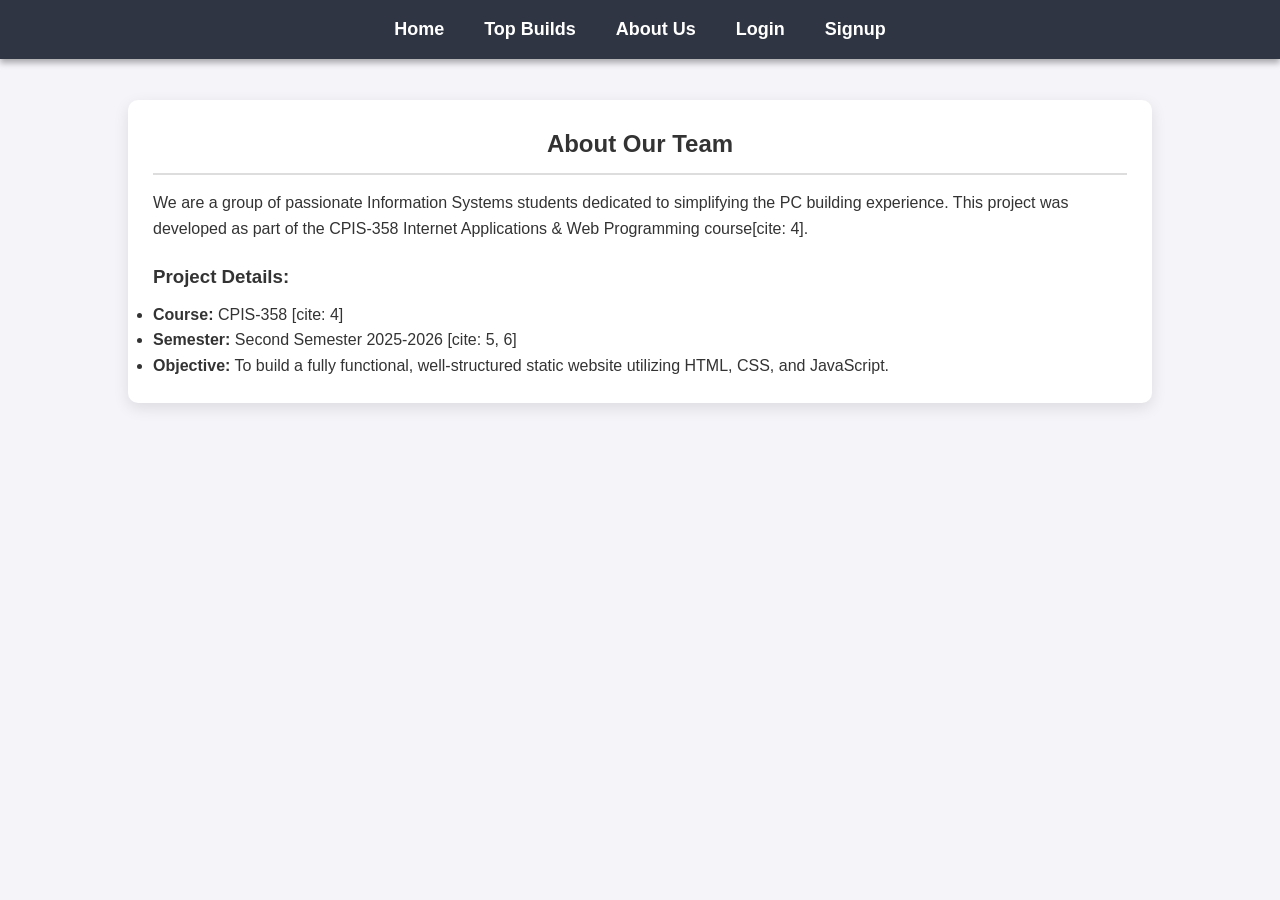
==== about.html @ 2ef256bf "First Prototype" ====
<!DOCTYPE html>
<html lang="en">
<head>
    <meta charset="UTF-8">
    <meta name="viewport" content="width=device-width, initial-scale=1.0">
    <title>About Us - PC & Gaming Builds</title>
    <link rel="stylesheet" href="style.css">
</head>
<body>

    <nav class="navbar">
        <ul class="nav-links">
            <li><a href="index.html">Home</a></li>
            <li><a href="index.html#builds-section">Top Builds</a></li>
            <li><a href="about.html">About Us</a></li>
            <li><a href="login.html">Login</a></li>
            <li><a href="signup.html">Signup</a></li>
        </ul>
    </nav>

    <section class="container" style="margin-top: 100px;">
        <article class="content-box">
            <h2 style="text-align: center; border-bottom: 2px solid #ddd; padding-bottom: 10px;">About Our Team</h2>
            <p style="margin-top: 15px;">We are a group of passionate Information Systems students dedicated to simplifying the PC building experience. This project was developed as part of the CPIS-358 Internet Applications & Web Programming course[cite: 4].</p>
            
            <h3 style="margin-top: 20px;">Project Details:</h3>
            <ul style="margin-top: 10px;">
                <li><strong>Course:</strong> CPIS-358 [cite: 4]</li>
                <li><strong>Semester:</strong> Second Semester 2025-2026 [cite: 5, 6]</li>
                <li><strong>Objective:</strong> To build a fully functional, well-structured static website utilizing HTML, CSS, and JavaScript.</li>
            </ul>
        </article>
    </section>

</body>
</html>
---- style.css ----
/* Reset Basic Styles */
* {
    margin: 0;
    padding: 0;
    box-sizing: border-box;
    font-family: 'Segoe UI', Tahoma, Geneva, Verdana, sans-serif;
}

body {
    background-color: #f4f4f9;
    color: #333;
    line-height: 1.6;
}

/* Master Menu Styling [cite: 58] */
.navbar {
    background-color: #2f3542;
    position: fixed; /* تثبيت القائمة في الأعلى */
    top: 0;
    width: 100%;
    /* استخدام تقنية الطبقات (Layering) لضمان بقاء القائمة فوق المحتوى [cite: 56] */
    z-index: 1000; 
    /* إضافة ظل للقائمة (Shadows) [cite: 57] */
    box-shadow: 0 4px 6px rgba(0,0,0,0.3); 
}

.nav-links {
    list-style: none;
    display: flex;
    justify-content: center;
    padding: 15px 0;
}

.nav-links li {
    margin: 0 20px;
}

.nav-links a {
    color: white;
    text-decoration: none;
    font-size: 18px;
    font-weight: bold;
    transition: color 0.3s;
}

.nav-links a:hover {
    color: #ff4757;
}

/* Image Mapping Banner */
.header-section {
    margin-top: 60px; /* لإبعاد الصورة عن القائمة المثبتة */
    text-align: center;
}

.banner-img {
    width: 100%;
    max-width: 250px;
    height: auto;
    /* إضافة حدود (Borders) للصورة [cite: 57] */
    border: 3px solid #ced6e0; 
    border-radius: 8px;
}

/* General Classes (فئات عامة) [cite: 55] */
.container {
    width: 80%;
    margin: 30px auto;
}

.content-box {
    background: white;
    padding: 25px;
    /* حدود ناعمة وظلال (Shadows & Borders) [cite: 57] */
    border-radius: 10px;
    box-shadow: 0 5px 15px rgba(0,0,0,0.1);
    margin-bottom: 20px;
}

/* Table Styling */
.hardware-table {
    width: 100%;
    border-collapse: collapse;
    margin: 20px 0;
}

.hardware-table th, .hardware-table td {
    border: 1px solid #ddd;
    padding: 12px;
    text-align: left;
}

.hardware-table th {
    background-color: #2f3542;
    color: white;
}

/* Form Styling */
.advice-form {
    display: flex;
    flex-direction: column;
    max-width: 400px;
}

.advice-form label {
    margin-top: 10px;
    font-weight: bold;
}

.advice-form input {
    padding: 10px;
    margin-top: 5px;
    border: 1px solid #ccc;
    border-radius: 5px;
}

.btn {
    margin-top: 15px;
    padding: 10px;
    background-color: #ff4757;
    color: white;
    border: none;
    border-radius: 5px;
    cursor: pointer;
    font-size: 16px;
    font-weight: bold;
}

.btn:hover {
    background-color: #ff6b81;
}
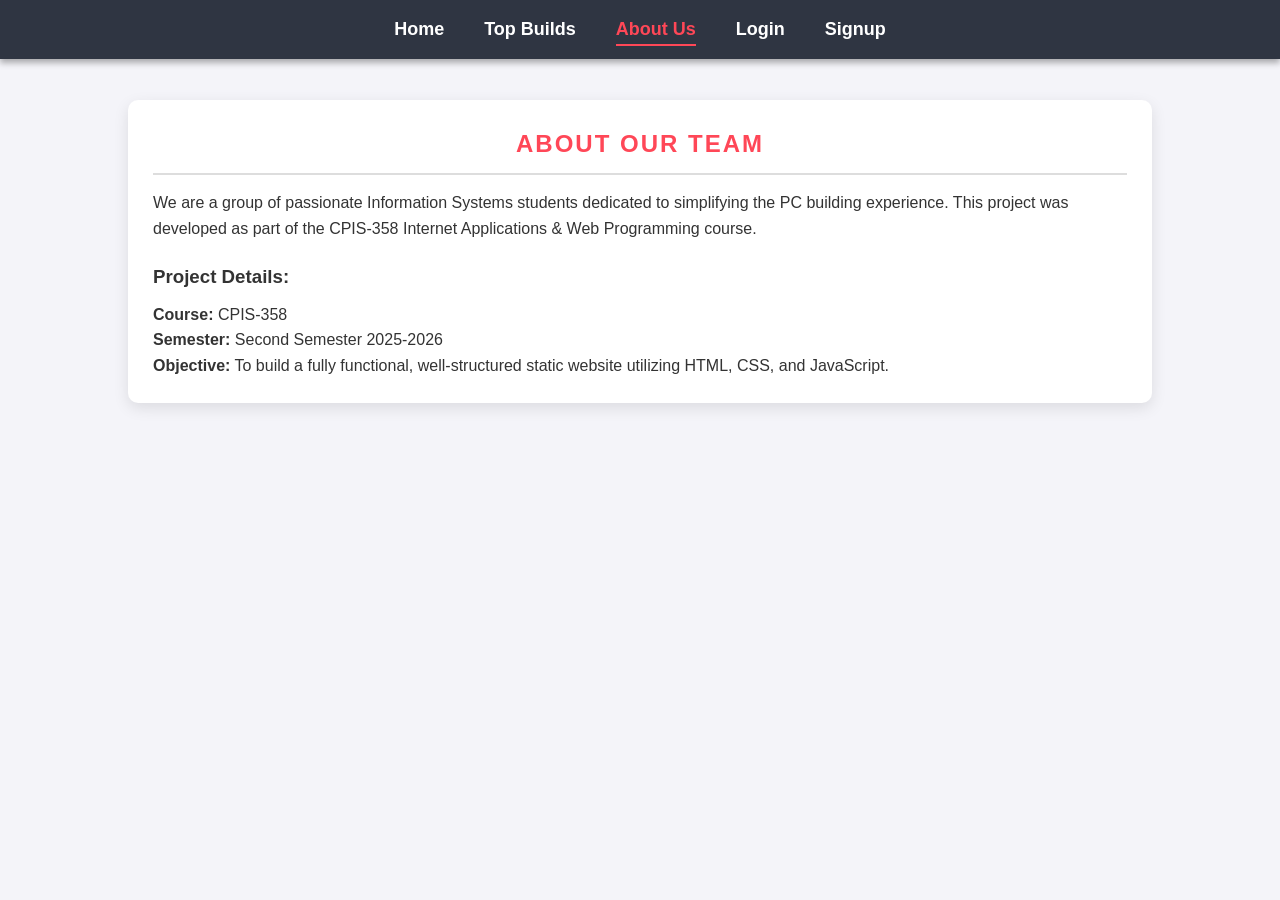
==== commit 52e89841: "enhancements and consistency fixes" ====
--- a/about.html
+++ b/about.html
@@ -12,7 +12,7 @@
         <ul class="nav-links">
             <li><a href="index.html">Home</a></li>
             <li><a href="index.html#builds-section">Top Builds</a></li>
-            <li><a href="about.html">About Us</a></li>
+            <li><a href="about.html" class="active">About Us</a></li>
             <li><a href="login.html">Login</a></li>
             <li><a href="signup.html">Signup</a></li>
         </ul>
@@ -21,12 +21,12 @@
     <section class="container" style="margin-top: 100px;">
         <article class="content-box">
             <h2 style="text-align: center; border-bottom: 2px solid #ddd; padding-bottom: 10px;">About Our Team</h2>
-            <p style="margin-top: 15px;">We are a group of passionate Information Systems students dedicated to simplifying the PC building experience. This project was developed as part of the CPIS-358 Internet Applications & Web Programming course[cite: 4].</p>
+            <p style="margin-top: 15px;">We are a group of passionate Information Systems students dedicated to simplifying the PC building experience. This project was developed as part of the CPIS-358 Internet Applications & Web Programming course.</p>
             
             <h3 style="margin-top: 20px;">Project Details:</h3>
             <ul style="margin-top: 10px;">
-                <li><strong>Course:</strong> CPIS-358 [cite: 4]</li>
-                <li><strong>Semester:</strong> Second Semester 2025-2026 [cite: 5, 6]</li>
+                <li><strong>Course:</strong> CPIS-358 </li>
+                <li><strong>Semester:</strong> Second Semester 2025-2026 </li>
                 <li><strong>Objective:</strong> To build a fully functional, well-structured static website utilizing HTML, CSS, and JavaScript.</li>
             </ul>
         </article>
--- a/style.css
+++ b/style.css
@@ -1,4 +1,4 @@
-/* Reset Basic Styles */
+
 * {
     margin: 0;
     padding: 0;
@@ -12,15 +12,15 @@
     line-height: 1.6;
 }
 
-/* Master Menu Styling [cite: 58] */
+
 .navbar {
     background-color: #2f3542;
-    position: fixed; /* تثبيت القائمة في الأعلى */
+    position: fixed; 
     top: 0;
     width: 100%;
-    /* استخدام تقنية الطبقات (Layering) لضمان بقاء القائمة فوق المحتوى [cite: 56] */
+    
     z-index: 1000; 
-    /* إضافة ظل للقائمة (Shadows) [cite: 57] */
+   
     box-shadow: 0 4px 6px rgba(0,0,0,0.3); 
 }
 
@@ -49,7 +49,7 @@
 
 /* Image Mapping Banner */
 .header-section {
-    margin-top: 60px; /* لإبعاد الصورة عن القائمة المثبتة */
+    margin-top: 100px; 
     text-align: center;
 }
 
@@ -57,12 +57,12 @@
     width: 100%;
     max-width: 250px;
     height: auto;
-    /* إضافة حدود (Borders) للصورة [cite: 57] */
+    
     border: 3px solid #ced6e0; 
     border-radius: 8px;
 }
 
-/* General Classes (فئات عامة) [cite: 55] */
+
 .container {
     width: 80%;
     margin: 30px auto;
@@ -71,7 +71,7 @@
 .content-box {
     background: white;
     padding: 25px;
-    /* حدود ناعمة وظلال (Shadows & Borders) [cite: 57] */
+   
     border-radius: 10px;
     box-shadow: 0 5px 15px rgba(0,0,0,0.1);
     margin-bottom: 20px;
@@ -128,4 +128,77 @@
 
 .btn:hover {
     background-color: #ff6b81;
-}+}
+
+
+
+
+.content-box {
+    transition: transform 0.3s ease, box-shadow 0.3s ease; 
+}
+
+.content-box:hover {
+    transform: translateY(-8px); 
+    box-shadow: 0 12px 24px rgba(255, 71, 87, 0.15); 
+    border: 1px solid #ff4757; 
+}
+
+
+.hardware-table tr {
+    transition: background-color 0.2s; 
+}
+
+.hardware-table tr:hover {
+    background-color: #f1f2f6; 
+}
+
+
+.btn {
+    transition: all 0.3s ease;
+    box-shadow: 0 4px 0 #b33939; 
+}
+
+.btn:hover {
+    transform: scale(1.05); 
+    background-color: #ff6b81; 
+}
+
+.btn:active {
+    transform: translateY(3px); 
+    box-shadow: 0 1px 0 #b33939; 
+}
+
+
+.nav-links a.active {
+    color: #ff4757 !important; 
+    border-bottom: 2px solid #ff4757; 
+    padding-bottom: 5px;
+}
+
+.content-box h2 {
+    color: #ff4757; 
+    text-transform: uppercase;
+    letter-spacing: 2px;
+}
+
+.content-box ul {
+    list-style: none; 
+}
+
+.advice-form input:focus {
+    outline: none;
+    border-color: #ff4757; 
+    box-shadow: 0 0 8px rgba(255, 71, 87, 0.3); 
+    transition: all 0.3s ease;
+}
+
+.advice-form a {
+    color: #ff4757;
+    font-weight: bold;
+    text-decoration: none;
+}
+
+.advice-form a:hover {
+    text-decoration: underline; 
+}
+
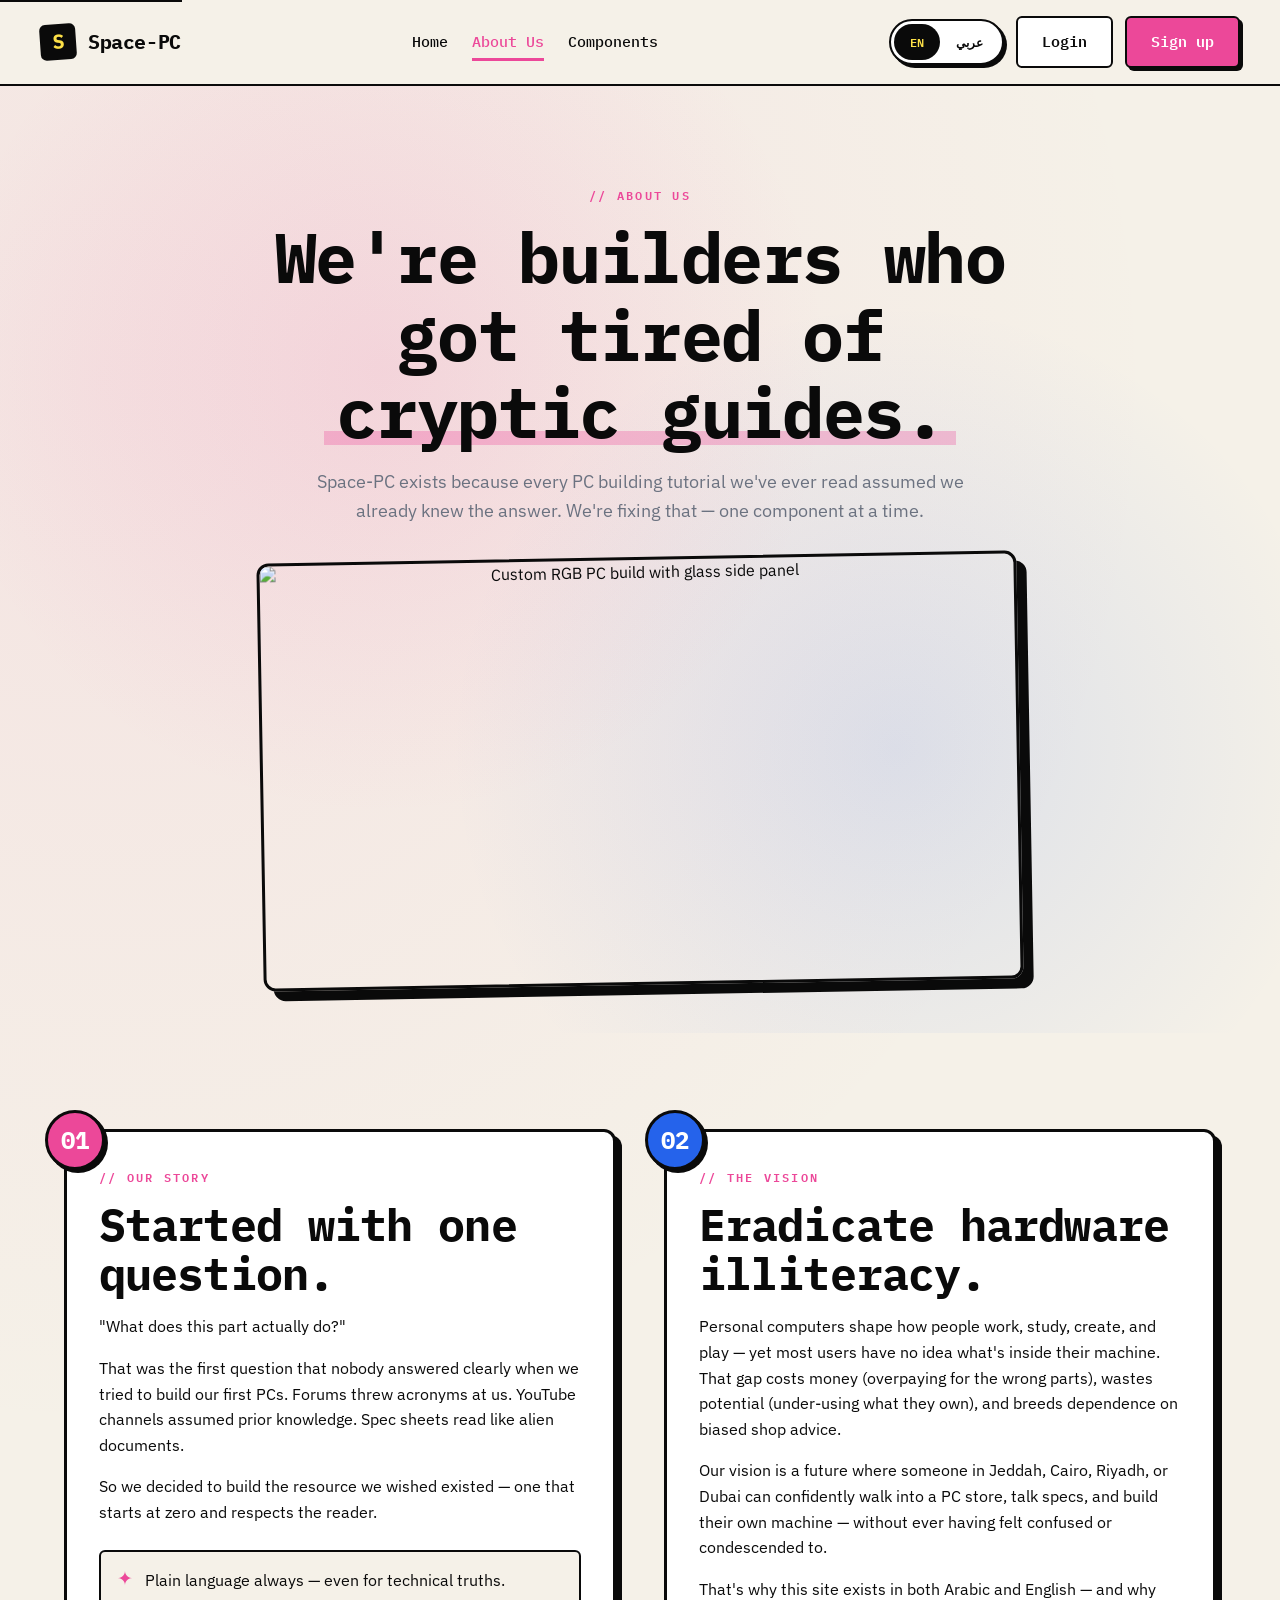
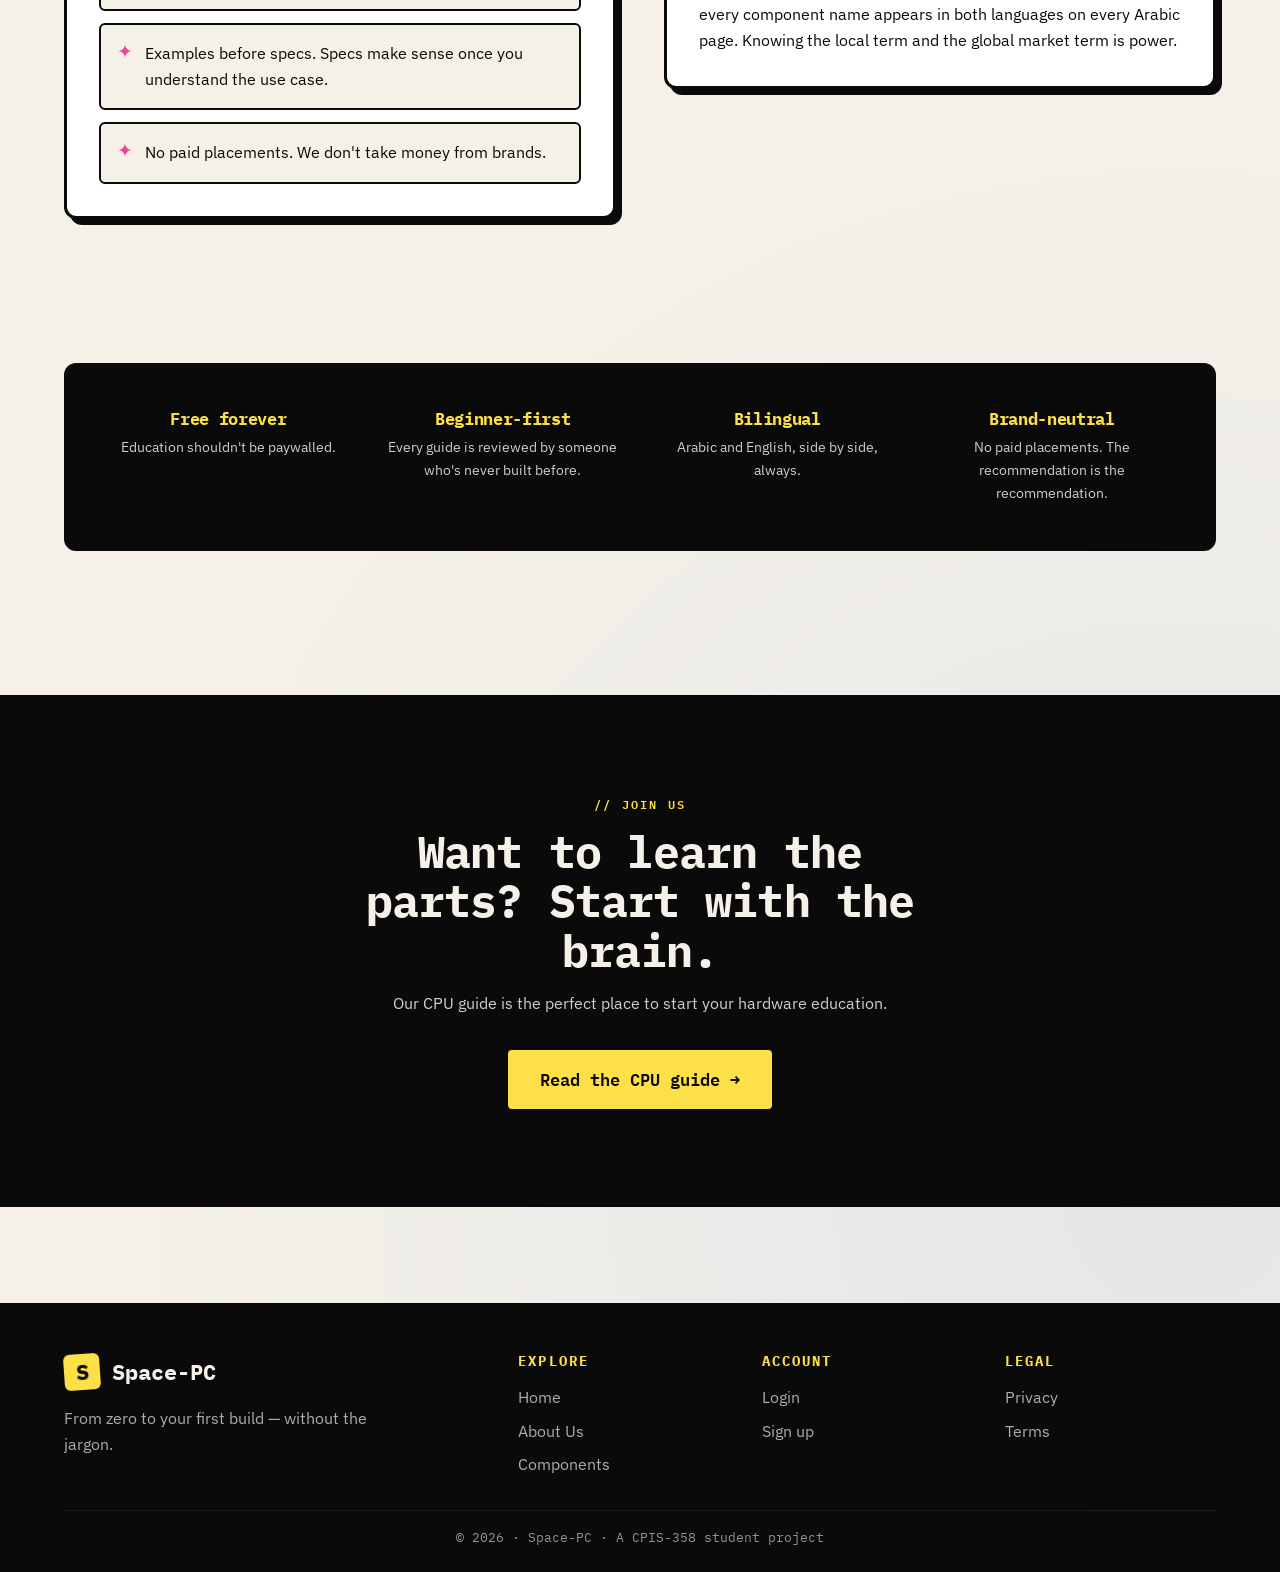
==== commit 69418766: "New website structure with added JS and some modifications." ====
--- a/about.html
+++ b/about.html
@@ -1,36 +1,297 @@
 <!DOCTYPE html>
-<html lang="en">
+<html lang="en" dir="ltr">
 <head>
-    <meta charset="UTF-8">
-    <meta name="viewport" content="width=device-width, initial-scale=1.0">
-    <title>About Us - PC & Gaming Builds</title>
-    <link rel="stylesheet" href="style.css">
+  <meta charset="UTF-8" />
+  <meta name="viewport" content="width=device-width, initial-scale=1.0" />
+  <meta name="description" content="About Space-PC — our story, our vision, and why beginner-friendly PC education matters." />
+  <title data-en="About Us | Space-PC" data-ar="من نحن | سبيس-بي سي">About Us | Space-PC</title>
+
+  <link rel="preconnect" href="https://fonts.googleapis.com" />
+  <link rel="preconnect" href="https://fonts.gstatic.com" crossorigin />
+  <link rel="stylesheet"
+        href="https://fonts.googleapis.com/css2?family=IBM+Plex+Mono:wght@400;500;600;700&family=IBM+Plex+Sans:wght@400;500;600;700&family=IBM+Plex+Sans+Arabic:wght@400;500;600;700&display=swap" />
+
+  <link rel="stylesheet" href="styles.css" />
+
+  <!-- Internal CSS — page-specific decorations -->
+  <style>
+    .about-hero-image {
+      max-width: 760px;
+      width: 100%;
+      aspect-ratio: 16/9;
+      object-fit: cover;
+      margin: var(--sp-6) auto 0;
+      display: block;
+      border: var(--border-bold);
+      border-radius: var(--r-md);
+      box-shadow: var(--shadow-lg);
+      transform: rotate(-1deg);
+      transition: transform var(--t-base);
+    }
+    .about-hero-image:hover { transform: rotate(0); }
+
+    .principle-strip {
+      display: grid;
+      grid-template-columns: repeat(4, 1fr);
+      gap: var(--sp-4);
+      margin: var(--sp-7) 0;
+      padding: var(--sp-6);
+      background: var(--color-ink);
+      color: var(--color-bg);
+      border-radius: var(--r-md);
+      border: var(--border-bold);
+    }
+    .principle-strip .item {
+      text-align: center;
+      padding: var(--sp-3);
+    }
+    .principle-strip .item h4 {
+      font-size: 1.05rem;
+      color: var(--color-accent);
+      margin-bottom: var(--sp-2);
+    }
+    .principle-strip .item p {
+      font-size: 0.88rem;
+      opacity: 0.85;
+      margin: 0;
+    }
+
+    @media (max-width: 880px) {
+      .principle-strip { grid-template-columns: 1fr 1fr; }
+    }
+    @media (max-width: 540px) {
+      .principle-strip { grid-template-columns: 1fr; }
+    }
+  </style>
 </head>
+
 <body>
-
-    <nav class="navbar">
-        <ul class="nav-links">
-            <li><a href="index.html">Home</a></li>
-            <li><a href="index.html#builds-section">Top Builds</a></li>
-            <li><a href="about.html" class="active">About Us</a></li>
-            <li><a href="login.html">Login</a></li>
-            <li><a href="signup.html">Signup</a></li>
+  <a href="#main" class="skip-link" data-en="Skip to content" data-ar="تخطّي إلى المحتوى">Skip to content</a>
+
+  <!-- Master Page Header -->
+  <header class="site-header">
+    <div class="container nav">
+      <a href="index.html" class="brand">
+        <span class="brand-mark">S</span>
+        <span data-en="Space-PC" data-ar="سبيس-بي سي">Space-PC</span>
+      </a>
+      <nav aria-label="Primary">
+        <ul class="nav-links" id="primary-nav">
+          <li><a href="index.html" data-en="Home"       data-ar="الرئيسية">Home</a></li>
+          <li><a href="about.html" data-en="About Us"   data-ar="من نحن">About Us</a></li>
+          <li><a href="cpu.html"   data-en="Components" data-ar="القطع">Components</a></li>
         </ul>
-    </nav>
-
-    <section class="container" style="margin-top: 100px;">
-        <article class="content-box">
-            <h2 style="text-align: center; border-bottom: 2px solid #ddd; padding-bottom: 10px;">About Our Team</h2>
-            <p style="margin-top: 15px;">We are a group of passionate Information Systems students dedicated to simplifying the PC building experience. This project was developed as part of the CPIS-358 Internet Applications & Web Programming course.</p>
-            
-            <h3 style="margin-top: 20px;">Project Details:</h3>
-            <ul style="margin-top: 10px;">
-                <li><strong>Course:</strong> CPIS-358 </li>
-                <li><strong>Semester:</strong> Second Semester 2025-2026 </li>
-                <li><strong>Objective:</strong> To build a fully functional, well-structured static website utilizing HTML, CSS, and JavaScript.</li>
+      </nav>
+      <div class="nav-actions">
+        <div class="lang-toggle" role="group" aria-label="Language switch">
+          <button type="button" data-lang="en" class="is-active">EN</button>
+          <button type="button" data-lang="ar">عربي</button>
+        </div>
+        <a href="login.html"  class="btn btn--ghost"   data-en="Login"   data-ar="تسجيل الدخول">Login</a>
+        <a href="signup.html" class="btn btn--primary" data-en="Sign up" data-ar="إنشاء حساب">Sign up</a>
+        <button class="nav-toggle" aria-label="Toggle menu" aria-expanded="false">☰</button>
+      </div>
+    </div>
+  </header>
+
+  <main id="main">
+
+    <!-- ============= ABOUT HERO ============= -->
+    <section class="about-hero">
+      <div class="container">
+        <span class="eyebrow" data-en="// ABOUT US" data-ar="// من نحن">// ABOUT US</span>
+        <h1>
+          <span data-en="We're builders who got tired of" data-ar="نحن مجمّعون سئمنا">We're builders who got tired of</span>
+          <span class="section-title" data-en="cryptic guides." data-ar="الأدلة المعقّدة.">cryptic guides.</span>
+        </h1>
+        <p data-en="Space-PC exists because every PC building tutorial we've ever read assumed we already knew the answer. We're fixing that — one component at a time."
+           data-ar="نشأ سبيس-بي سي لأنّ كل دليل لبناء الحاسوب قرأناه يفترض أننا نعرف الإجابة مسبقاً. نحن نُصلح ذلك — قطعة قطعة.">
+          Space-PC exists because every PC building tutorial we've ever read assumed we already knew the answer. We're fixing that — one component at a time.
+        </p>
+
+        <!-- Project image (one image per page requirement) -->
+        <img class="about-hero-image"
+             src="https://images.unsplash.com/photo-1587829741301-dc798b83add3?auto=format&fit=crop&w=1200&q=70"
+             alt="Custom RGB PC build with glass side panel"
+             data-en-alt="Custom RGB PC build with glass side panel"
+             data-ar-alt="تجميعة حاسوب مخصصة بإضاءة RGB ولوحة جانبية زجاجية" />
+      </div>
+    </section>
+
+    <!-- ============= OUR STORY ============= -->
+    <section class="section">
+      <div class="container">
+        <div class="story-grid">
+
+          <article class="story-card is-pink scroll-reveal">
+            <div class="num-badge">01</div>
+            <span class="eyebrow" data-en="// OUR STORY" data-ar="// قصتنا">// OUR STORY</span>
+            <h2 data-en="Started with one question." data-ar="بدأنا بسؤال واحد.">Started with one question.</h2>
+            <p data-en='"What does this part actually do?"'
+               data-ar='"ما الذي تفعله هذه القطعة فعلياً؟"'>
+              "What does this part actually do?"
+            </p>
+            <p data-en="That was the first question that nobody answered clearly when we tried to build our first PCs. Forums threw acronyms at us. YouTube channels assumed prior knowledge. Spec sheets read like alien documents."
+               data-ar="هذا كان أول سؤال لم يُجبه أحد بوضوح عندما حاولنا بناء أوّل تجميعاتنا. المنتديات أغرقتنا بالاختصارات. قنوات يوتيوب افترضت معرفة سابقة. أوراق المواصفات بدت كوثائق فضائية.">
+              That was the first question that nobody answered clearly when we tried to build our first PCs. Forums threw acronyms at us. YouTube channels assumed prior knowledge. Spec sheets read like alien documents.
+            </p>
+            <p data-en="So we decided to build the resource we wished existed — one that starts at zero and respects the reader."
+               data-ar="فقرّرنا أن نبني المصدر الذي تمنيّنا وجوده — مصدر يبدأ من الصفر ويحترم القارئ.">
+              So we decided to build the resource we wished existed — one that starts at zero and respects the reader.
+            </p>
+
+            <!-- Lists requirement: a structured list of values -->
+            <ul class="values-list">
+              <li data-en="Plain language always — even for technical truths."
+                  data-ar="لغة بسيطة دائماً — حتى للحقائق التقنية.">
+                Plain language always — even for technical truths.
+              </li>
+              <li data-en="Examples before specs. Specs make sense once you understand the use case."
+                  data-ar="أمثلة قبل المواصفات. المواصفات تُفهم بعد فهم الاستخدام.">
+                Examples before specs. Specs make sense once you understand the use case.
+              </li>
+              <li data-en="No paid placements. We don't take money from brands."
+                  data-ar="لا إعلانات مدفوعة. لا نأخذ أموالاً من العلامات التجارية.">
+                No paid placements. We don't take money from brands.
+              </li>
             </ul>
-        </article>
-    </section>
-
+          </article>
+
+          <article class="story-card is-blue scroll-reveal reveal-delay-2">
+            <div class="num-badge">02</div>
+            <span class="eyebrow" data-en="// THE VISION" data-ar="// الرؤية">// THE VISION</span>
+            <h2 data-en="Eradicate hardware illiteracy."
+                data-ar="القضاء على الأمية في عالم الهاردوير.">
+              Eradicate hardware illiteracy.
+            </h2>
+            <p data-en="Personal computers shape how people work, study, create, and play — yet most users have no idea what's inside their machine. That gap costs money (overpaying for the wrong parts), wastes potential (under-using what they own), and breeds dependence on biased shop advice."
+               data-ar="الحواسيب الشخصية تُشكّل طريقة عمل الناس ودراستهم وإبداعهم ولعبهم — ومع ذلك معظم المستخدمين لا يعرفون ما بداخل أجهزتهم. هذه الفجوة تكلّفهم مالاً (يدفعون أكثر لقطع خاطئة)، وتُهدر الإمكانات (يستخدمون ما يملكون بنسبة أقل)، وتُولّد اعتماداً على نصائح المحلات المتحيّزة.">
+              Personal computers shape how people work, study, create, and play — yet most users have no idea what's inside their machine. That gap costs money (overpaying for the wrong parts), wastes potential (under-using what they own), and breeds dependence on biased shop advice.
+            </p>
+            <p data-en="Our vision is a future where someone in Jeddah, Cairo, Riyadh, or Dubai can confidently walk into a PC store, talk specs, and build their own machine — without ever having felt confused or condescended to."
+               data-ar="رؤيتنا هي مستقبل يستطيع فيه شخص في جدة أو القاهرة أو الرياض أو دبي أن يدخل محل حواسيب بثقة، ويتحدّث عن المواصفات، ويبني جهازه — دون أن يشعر يوماً بالتشويش أو التقليل من شأنه.">
+              Our vision is a future where someone in Jeddah, Cairo, Riyadh, or Dubai can confidently walk into a PC store, talk specs, and build their own machine — without ever having felt confused or condescended to.
+            </p>
+            <p data-en="That's why this site exists in both Arabic and English — and why every component name appears in both languages on every Arabic page. Knowing the local term and the global market term is power."
+               data-ar="لهذا السبب يوجد هذا الموقع بالعربية والإنجليزية معاً — ولهذا يظهر اسم كل قطعة باللغتين في كل صفحة عربية. معرفة المصطلح المحلي والمصطلح السوقي العالمي = قوة.">
+              That's why this site exists in both Arabic and English — and why every component name appears in both languages on every Arabic page. Knowing the local term and the global market term is power.
+            </p>
+          </article>
+
+        </div>
+      </div>
+    </section>
+
+    <!-- ============= PRINCIPLES STRIP ============= -->
+    <section class="section" style="padding-top: 0;">
+      <div class="container">
+        <div class="principle-strip scroll-reveal">
+          <div class="item">
+            <h4 data-en="Free forever" data-ar="مجاني للأبد">Free forever</h4>
+            <p data-en="Education shouldn't be paywalled."
+               data-ar="التعليم لا يجب أن يكون خلف جدار دفع.">
+              Education shouldn't be paywalled.
+            </p>
+          </div>
+          <div class="item">
+            <h4 data-en="Beginner-first" data-ar="المبتدئ أولاً">Beginner-first</h4>
+            <p data-en="Every guide is reviewed by someone who's never built before."
+               data-ar="كل دليل يُراجَع من قبل شخص لم يجمّع حاسوباً من قبل.">
+              Every guide is reviewed by someone who's never built before.
+            </p>
+          </div>
+          <div class="item">
+            <h4 data-en="Bilingual" data-ar="ثنائي اللغة">Bilingual</h4>
+            <p data-en="Arabic and English, side by side, always."
+               data-ar="العربية والإنجليزية، جنباً إلى جنب، دائماً.">
+              Arabic and English, side by side, always.
+            </p>
+          </div>
+          <div class="item">
+            <h4 data-en="Brand-neutral" data-ar="محايد تجارياً">Brand-neutral</h4>
+            <p data-en="No paid placements. The recommendation is the recommendation."
+               data-ar="لا إعلانات مدفوعة. التوصية هي التوصية.">
+              No paid placements. The recommendation is the recommendation.
+            </p>
+          </div>
+        </div>
+      </div>
+    </section>
+
+    <!-- ============= CTA STRIP ============= -->
+    <section class="section section--ink">
+      <div class="container" style="text-align: center;">
+        <span class="eyebrow" style="color: var(--color-accent);"
+              data-en="// JOIN US" data-ar="// انضمّ إلينا">// JOIN US</span>
+        <h2 style="max-width: 22ch; margin-inline: auto;"
+            data-en="Want to learn the parts? Start with the brain."
+            data-ar="تريد تعلّم القطع؟ ابدأ بالعقل.">
+          Want to learn the parts? Start with the brain.
+        </h2>
+        <p style="max-width: 50ch; margin: var(--sp-4) auto var(--sp-6); opacity: 0.85;"
+           data-en="Our CPU guide is the perfect place to start your hardware education."
+           data-ar="دليل المعالج لدينا هو المكان المثالي لبدء تعلّم الهاردوير.">
+          Our CPU guide is the perfect place to start your hardware education.
+        </p>
+        <a href="cpu.html" class="btn btn--accent btn--lg"
+           data-en="Read the CPU guide →" data-ar="اقرأ دليل المعالج →">Read the CPU guide →</a>
+      </div>
+    </section>
+  </main>
+
+  <!-- Master Page Footer -->
+  <footer class="site-footer">
+    <div class="container">
+      <div class="footer-grid">
+        <div>
+          <div class="footer-brand">
+            <span class="brand-mark">S</span>
+            <span data-en="Space-PC" data-ar="سبيس-بي سي">Space-PC</span>
+          </div>
+          <p class="footer-tagline"
+             data-en="From zero to your first build — without the jargon."
+             data-ar="من الصفر إلى أوّل تجميعة — بلا مصطلحات معقّدة.">
+            From zero to your first build — without the jargon.
+          </p>
+        </div>
+        <div>
+          <h4 data-en="Explore" data-ar="استكشف">Explore</h4>
+          <ul>
+            <li><a href="index.html" data-en="Home"     data-ar="الرئيسية">Home</a></li>
+            <li><a href="about.html" data-en="About Us" data-ar="من نحن">About Us</a></li>
+            <li><a href="cpu.html"   data-en="Components" data-ar="القطع">Components</a></li>
+          </ul>
+        </div>
+        <div>
+          <h4 data-en="Account" data-ar="الحساب">Account</h4>
+          <ul>
+            <li><a href="login.html"  data-en="Login"   data-ar="تسجيل الدخول">Login</a></li>
+            <li><a href="signup.html" data-en="Sign up" data-ar="إنشاء حساب">Sign up</a></li>
+          </ul>
+        </div>
+        <div>
+          <h4 data-en="Legal" data-ar="قانوني">Legal</h4>
+          <ul>
+            <li><a href="#" data-en="Privacy" data-ar="الخصوصية">Privacy</a></li>
+            <li><a href="#" data-en="Terms"   data-ar="الشروط">Terms</a></li>
+          </ul>
+        </div>
+      </div>
+      <div class="footer-bottom">
+        © <span id="footer-year">2026</span> · Space-PC ·
+        <span data-en="A CPIS-358 student project" data-ar="مشروع طلاّبي لمقرر CPIS-358">A CPIS-358 student project</span>
+      </div>
+    </div>
+  </footer>
+
+  <script src="script.js"></script>
+
+  <script>
+    // Embedded script: small console branding
+    (function () {
+      'use strict';
+      console.log('%cSpace-PC ✦ About page loaded.', 'color:#16a34a; font-weight:700; font-family:monospace;');
+    })();
+  </script>
 </body>
-</html>+</html>
--- a/styles.css
+++ b/styles.css
@@ -0,0 +1,1272 @@
+/* =============================================================
+   SPACE-PC | Main Stylesheet
+   Bold, tech-expressive design system
+   ============================================================= */
+
+/* -------------------------------------------------------------
+   1. Design Tokens (CSS Variables)
+   ------------------------------------------------------------- */
+:root {
+  /* Color palette */
+  --color-bg:        #f5f1e8;   /* warm cream background */
+  --color-surface:   #ffffff;   /* card/panel surface */
+  --color-ink:       #0a0a0a;   /* near-black text & borders */
+  --color-muted:     #6b7280;   /* secondary text */
+  --color-soft:      #e8e2d4;   /* soft accent fill */
+
+  /* Brand accents */
+  --color-primary:   #ec4899;   /* vibrant pink */
+  --color-primary-dark: #be185d;
+  --color-secondary: #2563eb;   /* electric blue */
+  --color-secondary-dark: #1d4ed8;
+  --color-accent:    #fde047;   /* bright yellow */
+  --color-success:   #16a34a;
+  --color-danger:    #dc2626;
+
+  /* Typography */
+  --font-display: 'IBM Plex Mono', 'Courier New', monospace;
+  --font-body:    'IBM Plex Sans', -apple-system, BlinkMacSystemFont, sans-serif;
+  --font-arabic:  'IBM Plex Sans Arabic', 'Tajawal', sans-serif;
+
+  /* Spacing scale */
+  --sp-1: 4px;
+  --sp-2: 8px;
+  --sp-3: 12px;
+  --sp-4: 16px;
+  --sp-5: 24px;
+  --sp-6: 32px;
+  --sp-7: 48px;
+  --sp-8: 64px;
+  --sp-9: 96px;
+
+  /* Borders & shadows (neo-brutalist accents) */
+  --border-thin:  1px solid var(--color-ink);
+  --border-base:  2px solid var(--color-ink);
+  --border-bold:  3px solid var(--color-ink);
+  --shadow-sm:    3px 3px 0 var(--color-ink);
+  --shadow-md:    6px 6px 0 var(--color-ink);
+  --shadow-lg:    10px 10px 0 var(--color-ink);
+  --shadow-pink:  6px 6px 0 var(--color-primary);
+  --shadow-blue:  6px 6px 0 var(--color-secondary);
+
+  /* Radii */
+  --r-sm: 6px;
+  --r-md: 12px;
+  --r-lg: 20px;
+
+  /* Transitions */
+  --ease: cubic-bezier(0.34, 1.56, 0.64, 1);
+  --t-fast: 0.18s ease;
+  --t-base: 0.28s var(--ease);
+}
+
+/* -------------------------------------------------------------
+   2. Reset & Base
+   ------------------------------------------------------------- */
+*, *::before, *::after { box-sizing: border-box; }
+
+html { scroll-behavior: smooth; -webkit-text-size-adjust: 100%; }
+
+body {
+  margin: 0;
+  font-family: var(--font-body);
+  font-size: 16px;
+  line-height: 1.6;
+  color: var(--color-ink);
+  background: var(--color-bg);
+  /* Subtle texture using a layered radial gradient for atmosphere */
+  background-image:
+    radial-gradient(circle at 8% 12%,  rgba(236, 72, 153, 0.08) 0, transparent 35%),
+    radial-gradient(circle at 92% 88%, rgba(37, 99, 235, 0.08)  0, transparent 35%);
+  min-height: 100vh;
+  overflow-x: hidden;
+}
+
+/* Arabic / RTL body font */
+html[lang="ar"] body { font-family: var(--font-arabic); }
+
+img { max-width: 100%; display: block; }
+
+a { color: var(--color-ink); text-decoration: none; }
+a:hover { color: var(--color-primary); }
+
+/* Selection */
+::selection { background: var(--color-accent); color: var(--color-ink); }
+
+/* Visually hidden helper (a11y) */
+.sr-only {
+  position: absolute; width: 1px; height: 1px;
+  padding: 0; margin: -1px; overflow: hidden;
+  clip: rect(0,0,0,0); white-space: nowrap; border: 0;
+}
+
+/* -------------------------------------------------------------
+   3. Typography
+   ------------------------------------------------------------- */
+h1, h2, h3, h4 {
+  font-family: var(--font-display);
+  font-weight: 700;
+  line-height: 1.1;
+  letter-spacing: -0.02em;
+  margin: 0 0 var(--sp-4);
+}
+h1 { font-size: clamp(2.4rem, 5.5vw, 4.5rem); }
+h2 { font-size: clamp(1.8rem, 3.5vw, 2.8rem); }
+h3 { font-size: clamp(1.3rem, 2.2vw, 1.6rem); }
+h4 { font-size: 1.1rem; }
+
+p  { margin: 0 0 var(--sp-4); }
+p:last-child { margin-bottom: 0; }
+
+.eyebrow {
+  font-family: var(--font-display);
+  font-size: 0.78rem;
+  font-weight: 600;
+  text-transform: uppercase;
+  letter-spacing: 0.18em;
+  color: var(--color-primary);
+  display: inline-block;
+  margin-bottom: var(--sp-3);
+}
+
+.lead {
+  font-size: 1.15rem;
+  line-height: 1.7;
+  color: var(--color-ink);
+}
+
+/* -------------------------------------------------------------
+   4. Layout Utilities
+   ------------------------------------------------------------- */
+.container {
+  width: 100%;
+  max-width: 1200px;
+  margin: 0 auto;
+  padding: 0 var(--sp-5);
+}
+
+.section {
+  padding: var(--sp-9) 0;
+  position: relative;
+}
+
+.section--soft     { background: var(--color-soft); }
+.section--ink      { background: var(--color-ink); color: var(--color-bg); }
+.section--ink h1, .section--ink h2, .section--ink h3 { color: var(--color-bg); }
+.section--accent   { background: var(--color-accent); }
+
+/* -------------------------------------------------------------
+   5. Header & Navigation (Master Page)
+   ------------------------------------------------------------- */
+.site-header {
+  position: sticky;
+  top: 0;
+  z-index: 100;                          /* z-index layering technique */
+  background: var(--color-bg);
+  border-bottom: var(--border-base);
+  backdrop-filter: blur(8px);
+  -webkit-backdrop-filter: blur(8px);
+}
+
+.nav {
+  display: flex;
+  align-items: center;
+  justify-content: space-between;
+  gap: var(--sp-5);
+  padding: var(--sp-4) 0;
+}
+
+.brand {
+  display: flex;
+  align-items: center;
+  gap: var(--sp-3);
+  font-family: var(--font-display);
+  font-weight: 700;
+  font-size: 1.25rem;
+  letter-spacing: -0.02em;
+}
+.brand-mark {
+  width: 36px; height: 36px;
+  background: var(--color-ink);
+  color: var(--color-accent);
+  display: grid; place-items: center;
+  font-family: var(--font-display);
+  font-weight: 700;
+  border-radius: var(--r-sm);
+  transform: rotate(-4deg);
+  transition: transform var(--t-base);
+}
+.brand:hover .brand-mark { transform: rotate(8deg) scale(1.08); }
+
+.nav-links {
+  display: flex;
+  gap: var(--sp-5);
+  list-style: none;
+  margin: 0; padding: 0;
+}
+.nav-links a {
+  font-family: var(--font-display);
+  font-size: 0.92rem;
+  font-weight: 500;
+  position: relative;
+  padding: var(--sp-2) 0;
+  transition: color var(--t-fast);
+}
+.nav-links a::after {
+  content: ''; position: absolute;
+  left: 0; bottom: -2px; height: 3px; width: 0;
+  background: var(--color-primary);
+  transition: width var(--t-base);
+}
+.nav-links a:hover::after,
+.nav-links a.is-active::after { width: 100%; }
+.nav-links a.is-active { color: var(--color-primary); }
+
+.nav-actions {
+  display: flex;
+  align-items: center;
+  gap: var(--sp-3);
+}
+
+/* Hamburger (mobile only) */
+.nav-toggle {
+  display: none;
+  background: var(--color-ink);
+  color: var(--color-bg);
+  border: var(--border-base);
+  padding: var(--sp-2) var(--sp-3);
+  border-radius: var(--r-sm);
+  font-family: var(--font-display);
+  font-weight: 700;
+  cursor: pointer;
+}
+
+/* Language toggle pill */
+.lang-toggle {
+  display: inline-flex;
+  align-items: center;
+  background: var(--color-surface);
+  border: var(--border-base);
+  border-radius: 999px;
+  padding: 3px;
+  font-family: var(--font-display);
+  font-size: 0.78rem;
+  font-weight: 600;
+  cursor: pointer;
+  position: relative;
+  box-shadow: var(--shadow-sm);
+  transition: transform var(--t-fast);
+}
+.lang-toggle:hover { transform: translateY(-1px); }
+.lang-toggle button {
+  border: 0; background: transparent;
+  padding: var(--sp-2) var(--sp-4);
+  font-family: inherit; font-size: inherit; font-weight: inherit;
+  cursor: pointer;
+  color: var(--color-ink);
+  border-radius: 999px;
+  transition: all var(--t-fast);
+}
+.lang-toggle button.is-active {
+  background: var(--color-ink);
+  color: var(--color-accent);
+}
+
+/* -------------------------------------------------------------
+   6. Buttons
+   ------------------------------------------------------------- */
+.btn {
+  display: inline-flex;
+  align-items: center;
+  justify-content: center;
+  gap: var(--sp-2);
+  padding: var(--sp-3) var(--sp-5);
+  font-family: var(--font-display);
+  font-size: 0.95rem;
+  font-weight: 600;
+  border: var(--border-base);
+  border-radius: var(--r-sm);
+  background: var(--color-surface);
+  color: var(--color-ink);
+  cursor: pointer;
+  text-decoration: none;
+  box-shadow: var(--shadow-sm);
+  transition: transform var(--t-base), box-shadow var(--t-base), background var(--t-fast);
+  white-space: nowrap;
+}
+.btn:hover {
+  transform: translate(-2px, -2px);
+  box-shadow: 5px 5px 0 var(--color-ink);
+  color: var(--color-ink);
+}
+.btn:active {
+  transform: translate(1px, 1px);
+  box-shadow: 1px 1px 0 var(--color-ink);
+}
+
+.btn--primary { background: var(--color-primary); color: #fff; }
+.btn--primary:hover { background: var(--color-primary-dark); color: #fff; }
+
+.btn--secondary { background: var(--color-secondary); color: #fff; }
+.btn--secondary:hover { background: var(--color-secondary-dark); color: #fff; }
+
+.btn--accent { background: var(--color-accent); }
+
+.btn--ghost { box-shadow: none; }
+.btn--ghost:hover { box-shadow: var(--shadow-sm); }
+
+.btn--lg {
+  padding: var(--sp-4) var(--sp-6);
+  font-size: 1.05rem;
+  box-shadow: var(--shadow-md);
+}
+.btn--lg:hover {
+  transform: translate(-3px, -3px);
+  box-shadow: 9px 9px 0 var(--color-ink);
+}
+
+/* -------------------------------------------------------------
+   7. Hero Section
+   ------------------------------------------------------------- */
+.hero {
+  position: relative;
+  padding: var(--sp-9) 0 var(--sp-8);
+  overflow: hidden;
+}
+
+.hero::before,
+.hero::after {
+  content: '';
+  position: absolute;
+  border-radius: 50%;
+  z-index: 0;                            /* z-index layering */
+  pointer-events: none;
+}
+.hero::before {
+  width: 320px; height: 320px;
+  background: var(--color-primary);
+  top: 8%; right: -80px;
+  opacity: 0.18;
+  filter: blur(40px);
+}
+.hero::after {
+  width: 260px; height: 260px;
+  background: var(--color-secondary);
+  bottom: 10%; left: -60px;
+  opacity: 0.18;
+  filter: blur(40px);
+}
+
+.hero-grid {
+  display: grid;
+  grid-template-columns: 1.1fr 1fr;
+  gap: var(--sp-7);
+  align-items: center;
+  position: relative;
+  z-index: 1;
+}
+
+.hero-headline {
+  font-size: clamp(2.6rem, 6vw, 5rem);
+  line-height: 0.98;
+  margin-bottom: var(--sp-5);
+}
+.hero-headline .accent-pink { color: var(--color-primary); }
+.hero-headline .accent-blue { color: var(--color-secondary); }
+.hero-headline .underline-accent {
+  position: relative;
+  display: inline-block;
+}
+.hero-headline .underline-accent::after {
+  content: ''; position: absolute;
+  left: -4px; right: -4px;
+  bottom: 4px; height: 12px;
+  background: var(--color-accent);
+  z-index: -1;                           /* z-index layering — behind text */
+  transform: skew(-4deg);
+}
+
+.hero-sub {
+  font-size: 1.15rem;
+  color: var(--color-muted);
+  max-width: 52ch;
+  margin-bottom: var(--sp-6);
+}
+
+.hero-cta-row {
+  display: flex;
+  gap: var(--sp-4);
+  flex-wrap: wrap;
+}
+
+.hero-image-wrap {
+  position: relative;
+  aspect-ratio: 4 / 5;
+  border: var(--border-bold);
+  border-radius: var(--r-lg);
+  overflow: hidden;
+  box-shadow: var(--shadow-lg);
+  background: var(--color-soft);
+  transform: rotate(2deg);
+  transition: transform var(--t-base);
+}
+.hero-image-wrap:hover { transform: rotate(0); }
+.hero-image-wrap img {
+  width: 100%; height: 100%;
+  object-fit: cover;
+}
+
+/* Decorative floating shapes */
+.float-shape {
+  position: absolute;
+  border: var(--border-base);
+  z-index: 1;
+  animation: float 6s ease-in-out infinite;
+}
+.float-shape--1 {
+  top: -22px; left: -22px;
+  width: 60px; height: 60px;
+  background: var(--color-accent);
+  border-radius: var(--r-sm);
+  transform: rotate(15deg);
+  animation-delay: 0s;
+}
+.float-shape--2 {
+  bottom: -18px; right: -18px;
+  width: 70px; height: 70px;
+  background: var(--color-primary);
+  border-radius: 50%;
+  animation-delay: 1.5s;
+}
+
+@keyframes float {
+  0%, 100% { transform: translateY(0) rotate(15deg); }
+  50%      { transform: translateY(-12px) rotate(20deg); }
+}
+
+/* -------------------------------------------------------------
+   8. About / Concept Section
+   ------------------------------------------------------------- */
+.concept-grid {
+  display: grid;
+  grid-template-columns: 1fr 1fr;
+  gap: var(--sp-7);
+  align-items: center;
+}
+
+.concept-block {
+  position: relative;
+  padding: var(--sp-6);
+  background: var(--color-surface);
+  border: var(--border-bold);
+  border-radius: var(--r-md);
+  box-shadow: var(--shadow-md);
+}
+
+.stats-row {
+  display: grid;
+  grid-template-columns: repeat(3, 1fr);
+  gap: var(--sp-4);
+  margin-top: var(--sp-6);
+}
+.stat-item {
+  text-align: center;
+  padding: var(--sp-4);
+  background: var(--color-bg);
+  border: var(--border-base);
+  border-radius: var(--r-sm);
+}
+.stat-number {
+  display: block;
+  font-family: var(--font-display);
+  font-size: 2.2rem;
+  font-weight: 700;
+  color: var(--color-primary);
+  line-height: 1;
+}
+.stat-label {
+  display: block;
+  font-family: var(--font-display);
+  font-size: 0.75rem;
+  text-transform: uppercase;
+  letter-spacing: 0.1em;
+  color: var(--color-muted);
+  margin-top: var(--sp-2);
+}
+
+/* -------------------------------------------------------------
+   9. Components Explorer (Card Grid)
+   ------------------------------------------------------------- */
+.components-grid {
+  display: grid;
+  grid-template-columns: repeat(auto-fill, minmax(240px, 1fr));
+  gap: var(--sp-5);
+  margin-top: var(--sp-6);
+}
+
+.component-card {
+  position: relative;
+  display: block;
+  padding: var(--sp-6);
+  background: var(--color-surface);
+  border: var(--border-bold);
+  border-radius: var(--r-md);
+  box-shadow: var(--shadow-sm);
+  transition: transform var(--t-base), box-shadow var(--t-base);
+  overflow: hidden;
+  text-decoration: none;
+  color: var(--color-ink);
+}
+.component-card::before {
+  content: '';
+  position: absolute;
+  inset: 0;
+  background: var(--card-bg, var(--color-soft));
+  opacity: 0;
+  transition: opacity var(--t-base);
+  z-index: 0;
+}
+.component-card:hover {
+  transform: translate(-4px, -4px);
+  box-shadow: var(--shadow-md);
+  color: var(--color-ink);
+}
+.component-card:hover::before { opacity: 0.35; }
+.component-card > * { position: relative; z-index: 1; }
+
+.component-card .card-icon {
+  width: 64px; height: 64px;
+  margin-bottom: var(--sp-4);
+  color: var(--card-color, var(--color-primary));
+}
+.component-card .card-title {
+  font-family: var(--font-display);
+  font-size: 1.2rem;
+  font-weight: 700;
+  margin-bottom: var(--sp-2);
+}
+.component-card .card-desc {
+  font-size: 0.9rem;
+  color: var(--color-muted);
+  line-height: 1.5;
+}
+.component-card .card-arrow {
+  position: absolute;
+  top: var(--sp-5); right: var(--sp-5);
+  width: 32px; height: 32px;
+  display: grid; place-items: center;
+  background: var(--color-ink);
+  color: var(--color-accent);
+  border-radius: 50%;
+  font-family: var(--font-display);
+  font-weight: 700;
+  transition: transform var(--t-base);
+  z-index: 2;
+}
+html[dir="rtl"] .component-card .card-arrow {
+  right: auto; left: var(--sp-5);
+  transform: scaleX(-1);
+}
+.component-card:hover .card-arrow { transform: scale(1.15) rotate(15deg); }
+html[dir="rtl"] .component-card:hover .card-arrow { transform: scaleX(-1) scale(1.15) rotate(15deg); }
+
+/* Color-tag variants for cards */
+.component-card[data-color="pink"]   { --card-bg: var(--color-primary);   --card-color: var(--color-primary); }
+.component-card[data-color="blue"]   { --card-bg: var(--color-secondary); --card-color: var(--color-secondary); }
+.component-card[data-color="yellow"] { --card-bg: var(--color-accent);    --card-color: var(--color-ink); }
+.component-card[data-color="green"]  { --card-bg: var(--color-success);   --card-color: var(--color-success); }
+.component-card[data-color="ink"]    { --card-bg: var(--color-ink);       --card-color: var(--color-ink); }
+
+/* -------------------------------------------------------------
+   10. Forms (Login / Signup)
+   ------------------------------------------------------------- */
+.auth-wrap {
+  min-height: calc(100vh - 200px);
+  display: grid;
+  place-items: center;
+  padding: var(--sp-7) var(--sp-5);
+  position: relative;
+}
+.auth-wrap::before {
+  content: ''; position: absolute;
+  width: 280px; height: 280px;
+  background: var(--color-primary);
+  opacity: 0.12;
+  filter: blur(60px);
+  top: 10%; right: 10%;
+  border-radius: 50%;
+  z-index: 0;
+}
+.auth-wrap::after {
+  content: ''; position: absolute;
+  width: 240px; height: 240px;
+  background: var(--color-secondary);
+  opacity: 0.12;
+  filter: blur(60px);
+  bottom: 10%; left: 10%;
+  border-radius: 50%;
+  z-index: 0;
+}
+
+.auth-card {
+  position: relative;
+  width: 100%;
+  max-width: 460px;
+  background: var(--color-surface);
+  border: var(--border-bold);
+  border-radius: var(--r-md);
+  box-shadow: var(--shadow-lg);
+  padding: var(--sp-7);
+  z-index: 1;
+}
+.auth-card h1 {
+  font-size: 2.2rem;
+  margin-bottom: var(--sp-2);
+}
+.auth-card .sub {
+  color: var(--color-muted);
+  margin-bottom: var(--sp-6);
+}
+
+.field { margin-bottom: var(--sp-5); }
+
+.field label {
+  display: block;
+  font-family: var(--font-display);
+  font-size: 0.78rem;
+  font-weight: 600;
+  text-transform: uppercase;
+  letter-spacing: 0.1em;
+  margin-bottom: var(--sp-2);
+}
+
+.input,
+.textarea,
+.select {
+  width: 100%;
+  padding: var(--sp-3) var(--sp-4);
+  font-family: var(--font-body);
+  font-size: 1rem;
+  background: var(--color-bg);
+  border: var(--border-base);
+  border-radius: var(--r-sm);
+  color: var(--color-ink);
+  transition: border-color var(--t-fast), box-shadow var(--t-fast), transform var(--t-fast);
+}
+html[lang="ar"] .input,
+html[lang="ar"] .textarea,
+html[lang="ar"] .select { font-family: var(--font-arabic); }
+
+.input:focus,
+.textarea:focus,
+.select:focus {
+  outline: 0;
+  border-color: var(--color-primary);
+  box-shadow: var(--shadow-sm);
+}
+
+.input.is-error { border-color: var(--color-danger); background: #fef2f2; }
+.input.is-valid { border-color: var(--color-success); }
+
+.password-wrap { position: relative; }
+.password-wrap .input { padding-inline-end: 56px; }
+.toggle-password {
+  position: absolute;
+  top: 50%; transform: translateY(-50%);
+  inset-inline-end: var(--sp-3);
+  background: transparent;
+  border: 0;
+  font-family: var(--font-display);
+  font-size: 0.78rem;
+  font-weight: 600;
+  color: var(--color-secondary);
+  cursor: pointer;
+  padding: var(--sp-2);
+}
+.toggle-password:hover { color: var(--color-primary); }
+
+.error-msg {
+  display: none;
+  margin-top: var(--sp-2);
+  font-size: 0.85rem;
+  color: var(--color-danger);
+  font-weight: 500;
+}
+.field.is-error .error-msg { display: block; }
+
+.checkbox-row {
+  display: flex;
+  align-items: center;
+  justify-content: space-between;
+  flex-wrap: wrap;
+  gap: var(--sp-3);
+  margin-bottom: var(--sp-5);
+}
+.checkbox {
+  display: inline-flex;
+  align-items: center;
+  gap: var(--sp-2);
+  cursor: pointer;
+  font-size: 0.9rem;
+}
+.checkbox input { accent-color: var(--color-primary); width: 16px; height: 16px; }
+
+.auth-card .btn { width: 100%; }
+
+.auth-divider {
+  text-align: center;
+  margin-top: var(--sp-6);
+  font-size: 0.92rem;
+  color: var(--color-muted);
+}
+.auth-divider a {
+  color: var(--color-primary);
+  font-weight: 600;
+  border-bottom: 2px solid var(--color-primary);
+}
+
+/* Password strength meter */
+.strength-meter {
+  height: 6px;
+  background: var(--color-soft);
+  border-radius: 999px;
+  overflow: hidden;
+  margin-top: var(--sp-2);
+}
+.strength-meter-fill {
+  height: 100%;
+  width: 0%;
+  background: var(--color-danger);
+  transition: width var(--t-base), background var(--t-base);
+}
+.strength-label {
+  font-size: 0.78rem;
+  font-family: var(--font-display);
+  font-weight: 600;
+  margin-top: var(--sp-2);
+  color: var(--color-muted);
+}
+
+/* -------------------------------------------------------------
+   11. About Page
+   ------------------------------------------------------------- */
+.about-hero {
+  padding: var(--sp-9) 0 var(--sp-7);
+  text-align: center;
+  position: relative;
+}
+.about-hero::before {
+  content: '';
+  position: absolute;
+  inset: 0;
+  background:
+    radial-gradient(circle at 30% 30%, rgba(236, 72, 153, 0.12) 0, transparent 40%),
+    radial-gradient(circle at 70% 70%, rgba(37, 99, 235, 0.12) 0, transparent 40%);
+  z-index: -1;
+}
+.about-hero h1 { max-width: 18ch; margin-inline: auto; }
+.about-hero p { max-width: 60ch; margin-inline: auto; color: var(--color-muted); font-size: 1.15rem; }
+
+.story-grid {
+  display: grid;
+  grid-template-columns: 1fr 1fr;
+  gap: var(--sp-7);
+  align-items: start;
+}
+
+.story-card {
+  padding: var(--sp-6);
+  background: var(--color-surface);
+  border: var(--border-bold);
+  border-radius: var(--r-md);
+  box-shadow: var(--shadow-md);
+  position: relative;
+}
+.story-card .num-badge {
+  position: absolute;
+  top: -22px;
+  inset-inline-start: -22px;
+  width: 60px; height: 60px;
+  background: var(--color-accent);
+  border: var(--border-bold);
+  border-radius: 50%;
+  display: grid; place-items: center;
+  font-family: var(--font-display);
+  font-size: 1.5rem;
+  font-weight: 700;
+  box-shadow: var(--shadow-sm);
+}
+.story-card.is-blue .num-badge { background: var(--color-secondary); color: #fff; }
+.story-card.is-pink .num-badge { background: var(--color-primary); color: #fff; }
+
+/* Values list */
+.values-list {
+  list-style: none;
+  padding: 0; margin: var(--sp-5) 0 0;
+  display: grid;
+  gap: var(--sp-3);
+}
+.values-list li {
+  padding: var(--sp-4);
+  background: var(--color-bg);
+  border: var(--border-base);
+  border-radius: var(--r-sm);
+  display: flex;
+  align-items: flex-start;
+  gap: var(--sp-3);
+}
+.values-list li::before {
+  content: '✦';
+  flex-shrink: 0;
+  color: var(--color-primary);
+  font-size: 1.2rem;
+  line-height: 1;
+}
+
+/* Image-mapped figure for About link */
+.mapped-figure {
+  position: relative;
+  margin: var(--sp-7) auto;
+  max-width: 800px;
+  border: var(--border-bold);
+  border-radius: var(--r-md);
+  overflow: hidden;
+  box-shadow: var(--shadow-lg);
+}
+.mapped-figure img { width: 100%; height: auto; display: block; }
+.mapped-figure-caption {
+  padding: var(--sp-3) var(--sp-4);
+  background: var(--color-ink);
+  color: var(--color-bg);
+  font-family: var(--font-display);
+  font-size: 0.85rem;
+}
+
+/* -------------------------------------------------------------
+   12. Component (CPU) Page
+   ------------------------------------------------------------- */
+.component-header {
+  display: grid;
+  grid-template-columns: 1fr 1fr;
+  gap: var(--sp-7);
+  align-items: center;
+  padding: var(--sp-9) 0 var(--sp-7);
+}
+
+.component-header h1 {
+  font-size: clamp(2.5rem, 5vw, 4rem);
+  margin-bottom: var(--sp-3);
+}
+
+.component-header .definition {
+  font-size: 1.25rem;
+  line-height: 1.5;
+  color: var(--color-ink);
+  padding: var(--sp-5);
+  background: var(--color-accent);
+  border: var(--border-bold);
+  border-radius: var(--r-md);
+  box-shadow: var(--shadow-sm);
+  margin-top: var(--sp-5);
+}
+
+.component-image {
+  position: relative;
+  aspect-ratio: 1 / 1;
+  background: var(--color-surface);
+  border: var(--border-bold);
+  border-radius: var(--r-lg);
+  display: grid;
+  place-items: center;
+  box-shadow: var(--shadow-lg);
+  overflow: hidden;
+  transform: rotate(-2deg);
+  transition: transform var(--t-base);
+}
+.component-image:hover { transform: rotate(0); }
+.component-image img,
+.component-image svg {
+  width: 80%; height: 80%;
+  object-fit: contain;
+}
+
+/* Section heading with bold offset */
+.section-title {
+  display: inline-block;
+  position: relative;
+  padding: 0 var(--sp-3);
+}
+.section-title::before {
+  content: '';
+  position: absolute;
+  left: 0; right: 0;
+  bottom: 6px; height: 14px;
+  background: var(--color-primary);
+  z-index: -1;
+  opacity: 0.3;
+}
+
+/* Brands / market grid */
+.brands-grid {
+  display: grid;
+  grid-template-columns: 1fr 1fr;
+  gap: var(--sp-5);
+  margin-top: var(--sp-5);
+}
+.brand-card {
+  padding: var(--sp-6);
+  background: var(--color-surface);
+  border: var(--border-bold);
+  border-radius: var(--r-md);
+  box-shadow: var(--shadow-sm);
+  position: relative;
+  overflow: hidden;
+}
+.brand-card.is-intel  { border-top: 8px solid var(--color-secondary); }
+.brand-card.is-amd    { border-top: 8px solid var(--color-danger); }
+.brand-card h3 { margin-bottom: var(--sp-2); }
+.brand-card .tagline {
+  font-family: var(--font-display);
+  font-size: 0.78rem;
+  text-transform: uppercase;
+  letter-spacing: 0.1em;
+  color: var(--color-muted);
+  margin-bottom: var(--sp-4);
+}
+.brand-card ul {
+  list-style: none;
+  padding: 0; margin: 0;
+  display: grid;
+  gap: var(--sp-2);
+}
+.brand-card ul li {
+  padding: var(--sp-2) var(--sp-3);
+  background: var(--color-bg);
+  border-radius: var(--r-sm);
+  font-size: 0.9rem;
+  font-family: var(--font-display);
+}
+
+/* Standards table */
+.standards-table {
+  width: 100%;
+  border-collapse: separate;
+  border-spacing: 0;
+  margin-top: var(--sp-5);
+  background: var(--color-surface);
+  border: var(--border-bold);
+  border-radius: var(--r-md);
+  overflow: hidden;
+  box-shadow: var(--shadow-md);
+}
+.standards-table thead {
+  background: var(--color-ink);
+  color: var(--color-bg);
+}
+.standards-table th,
+.standards-table td {
+  padding: var(--sp-4);
+  text-align: start;
+  border-bottom: 1px solid var(--color-soft);
+}
+.standards-table th {
+  font-family: var(--font-display);
+  font-size: 0.85rem;
+  text-transform: uppercase;
+  letter-spacing: 0.1em;
+  font-weight: 700;
+}
+.standards-table tbody tr:last-child td { border-bottom: 0; }
+.standards-table tbody tr:hover { background: var(--color-bg); }
+.standards-table .status {
+  display: inline-block;
+  padding: 4px 10px;
+  font-family: var(--font-display);
+  font-size: 0.75rem;
+  font-weight: 600;
+  border-radius: 999px;
+  text-transform: uppercase;
+}
+.standards-table .status.modern  { background: var(--color-success); color: #fff; }
+.standards-table .status.aging   { background: var(--color-accent);  color: var(--color-ink); }
+.standards-table .status.legacy  { background: var(--color-muted);   color: #fff; }
+
+/* Use-case guide */
+.usecase-grid {
+  display: grid;
+  grid-template-columns: repeat(3, 1fr);
+  gap: var(--sp-5);
+  margin-top: var(--sp-5);
+}
+.usecase-card {
+  padding: var(--sp-6);
+  background: var(--color-surface);
+  border: var(--border-bold);
+  border-radius: var(--r-md);
+  box-shadow: var(--shadow-sm);
+  position: relative;
+  transition: transform var(--t-base);
+}
+.usecase-card:hover { transform: translateY(-4px); }
+.usecase-card .usecase-icon {
+  width: 56px; height: 56px;
+  border-radius: var(--r-sm);
+  display: grid; place-items: center;
+  margin-bottom: var(--sp-4);
+  font-family: var(--font-display);
+  font-size: 1.6rem;
+  font-weight: 700;
+  border: var(--border-base);
+}
+.usecase-card.tier-budget   .usecase-icon { background: var(--color-accent); }
+.usecase-card.tier-gaming   .usecase-icon { background: var(--color-primary); color: #fff; }
+.usecase-card.tier-creator  .usecase-icon { background: var(--color-secondary); color: #fff; }
+.usecase-card .price {
+  font-family: var(--font-display);
+  font-size: 0.85rem;
+  font-weight: 600;
+  color: var(--color-muted);
+  margin-bottom: var(--sp-3);
+}
+
+/* Golden Tip Box */
+.golden-tip {
+  margin-top: var(--sp-7);
+  padding: var(--sp-6) var(--sp-7);
+  background: var(--color-ink);
+  color: var(--color-bg);
+  border-radius: var(--r-md);
+  border: var(--border-bold);
+  position: relative;
+  display: grid;
+  grid-template-columns: auto 1fr;
+  gap: var(--sp-5);
+  align-items: center;
+  box-shadow: var(--shadow-lg);
+}
+.golden-tip::before {
+  content: '';
+  position: absolute;
+  inset: -8px;
+  background: linear-gradient(135deg, var(--color-accent), var(--color-primary));
+  z-index: -1;
+  border-radius: calc(var(--r-md) + 4px);
+  opacity: 0.5;
+  filter: blur(20px);
+}
+.golden-tip .tip-icon {
+  width: 80px; height: 80px;
+  border-radius: 50%;
+  background: var(--color-accent);
+  color: var(--color-ink);
+  display: grid; place-items: center;
+  font-family: var(--font-display);
+  font-size: 2.4rem;
+  font-weight: 700;
+  border: var(--border-bold);
+  flex-shrink: 0;
+}
+.golden-tip h3 {
+  color: var(--color-accent);
+  margin-bottom: var(--sp-3);
+}
+.golden-tip p { margin: 0; line-height: 1.6; }
+
+/* History timeline (ordered list with custom styling) */
+.history-timeline {
+  list-style: none;
+  padding: 0;
+  margin: var(--sp-5) 0 0;
+  display: grid;
+  gap: var(--sp-4);
+}
+.history-timeline li {
+  padding: var(--sp-5);
+  background: var(--color-surface);
+  border: var(--border-base);
+  border-radius: var(--r-sm);
+  display: grid;
+  grid-template-columns: auto 1fr;
+  gap: var(--sp-5);
+  align-items: center;
+}
+.history-timeline .year {
+  font-family: var(--font-display);
+  font-size: 1.5rem;
+  font-weight: 700;
+  color: var(--color-primary);
+  min-width: 90px;
+  text-align: center;
+  padding: var(--sp-2) var(--sp-3);
+  background: var(--color-bg);
+  border: var(--border-base);
+  border-radius: var(--r-sm);
+}
+
+/* -------------------------------------------------------------
+   13. Footer
+   ------------------------------------------------------------- */
+.site-footer {
+  margin-top: var(--sp-9);
+  padding: var(--sp-7) 0 var(--sp-5);
+  background: var(--color-ink);
+  color: var(--color-bg);
+  border-top: var(--border-bold);
+}
+.footer-grid {
+  display: grid;
+  grid-template-columns: 2fr 1fr 1fr 1fr;
+  gap: var(--sp-6);
+  margin-bottom: var(--sp-6);
+}
+.site-footer h4 {
+  font-family: var(--font-display);
+  font-size: 0.85rem;
+  text-transform: uppercase;
+  letter-spacing: 0.15em;
+  color: var(--color-accent);
+  margin-bottom: var(--sp-4);
+}
+.site-footer ul {
+  list-style: none; padding: 0; margin: 0;
+  display: grid; gap: var(--sp-2);
+}
+.site-footer a { color: var(--color-bg); opacity: 0.7; transition: opacity var(--t-fast); }
+.site-footer a:hover { opacity: 1; color: var(--color-accent); }
+.footer-brand {
+  display: flex; align-items: center; gap: var(--sp-3);
+  font-family: var(--font-display);
+  font-weight: 700; font-size: 1.4rem;
+  margin-bottom: var(--sp-4);
+}
+.footer-brand .brand-mark { background: var(--color-accent); color: var(--color-ink); }
+.footer-tagline { opacity: 0.7; max-width: 32ch; }
+.footer-bottom {
+  border-top: 1px solid rgba(255,255,255,0.12);
+  padding-top: var(--sp-4);
+  font-family: var(--font-display);
+  font-size: 0.82rem;
+  opacity: 0.6;
+  text-align: center;
+}
+
+/* -------------------------------------------------------------
+   14. Animations (keyframes)
+   ------------------------------------------------------------- */
+@keyframes fadeInUp {
+  from { opacity: 0; transform: translateY(24px); }
+  to   { opacity: 1; transform: translateY(0); }
+}
+.reveal {
+  animation: fadeInUp 0.7s var(--ease) both;
+}
+.reveal-delay-1 { animation-delay: 0.1s; }
+.reveal-delay-2 { animation-delay: 0.2s; }
+.reveal-delay-3 { animation-delay: 0.3s; }
+.reveal-delay-4 { animation-delay: 0.4s; }
+
+/* Marquee scrolling tag — used as decoration */
+.marquee {
+  overflow: hidden;
+  border-block: var(--border-base);
+  background: var(--color-ink);
+  color: var(--color-bg);
+  padding: var(--sp-3) 0;
+  margin: var(--sp-7) 0;
+}
+.marquee-track {
+  display: flex;
+  gap: var(--sp-7);
+  white-space: nowrap;
+  animation: marquee 28s linear infinite;
+  font-family: var(--font-display);
+  font-size: 1.1rem;
+  font-weight: 600;
+  letter-spacing: 0.05em;
+}
+.marquee-track span { display: inline-flex; align-items: center; gap: var(--sp-7); }
+.marquee-track span::after {
+  content: '◆';
+  color: var(--color-accent);
+}
+@keyframes marquee {
+  from { transform: translateX(0); }
+  to   { transform: translateX(-50%); }
+}
+html[dir="rtl"] .marquee-track {
+  animation-name: marquee-rtl;
+}
+@keyframes marquee-rtl {
+  from { transform: translateX(-50%); }
+  to   { transform: translateX(0); }
+}
+
+/* -------------------------------------------------------------
+   15. RTL Adjustments
+   ------------------------------------------------------------- */
+html[dir="rtl"] .hero-headline .underline-accent::after { transform: skew(4deg); }
+html[dir="rtl"] .brand-mark { transform: rotate(4deg); }
+html[dir="rtl"] .brand:hover .brand-mark { transform: rotate(-8deg) scale(1.08); }
+html[dir="rtl"] .hero-image-wrap { transform: rotate(-2deg); }
+html[dir="rtl"] .component-image { transform: rotate(2deg); }
+
+/* -------------------------------------------------------------
+   16. Responsive Breakpoints
+   ------------------------------------------------------------- */
+@media (max-width: 980px) {
+  .hero-grid,
+  .concept-grid,
+  .story-grid,
+  .component-header { grid-template-columns: 1fr; }
+
+  .hero-image-wrap { order: -1; max-width: 480px; margin: 0 auto; }
+  .component-image { max-width: 420px; margin: 0 auto; }
+
+  .usecase-grid    { grid-template-columns: 1fr; }
+  .footer-grid     { grid-template-columns: repeat(2, 1fr); }
+  .brands-grid     { grid-template-columns: 1fr; }
+}
+
+@media (max-width: 720px) {
+  .nav-toggle  { display: inline-flex; }
+  .nav-links {
+    display: none;
+    position: absolute;
+    top: 100%; left: 0; right: 0;
+    flex-direction: column;
+    background: var(--color-bg);
+    border-bottom: var(--border-base);
+    padding: var(--sp-4) var(--sp-5);
+    z-index: 99;
+  }
+  .nav-links.is-open { display: flex; }
+  .nav-actions .btn:not(.btn--primary) { display: none; }
+
+  .stats-row       { grid-template-columns: 1fr; }
+  .footer-grid     { grid-template-columns: 1fr; }
+  .golden-tip      { grid-template-columns: 1fr; text-align: center; }
+  .golden-tip .tip-icon { margin: 0 auto; }
+  .history-timeline li { grid-template-columns: 1fr; }
+  .history-timeline .year { width: max-content; }
+  .section { padding: var(--sp-7) 0; }
+}
+
+/* -------------------------------------------------------------
+   17. Skip link / a11y
+   ------------------------------------------------------------- */
+.skip-link {
+  position: absolute;
+  top: -40px; left: 0;
+  background: var(--color-ink);
+  color: var(--color-accent);
+  padding: var(--sp-2) var(--sp-4);
+  z-index: 200;
+  font-family: var(--font-display);
+  font-weight: 600;
+}
+.skip-link:focus { top: 0; }
+
+*:focus-visible {
+  outline: 3px solid var(--color-primary);
+  outline-offset: 2px;
+}
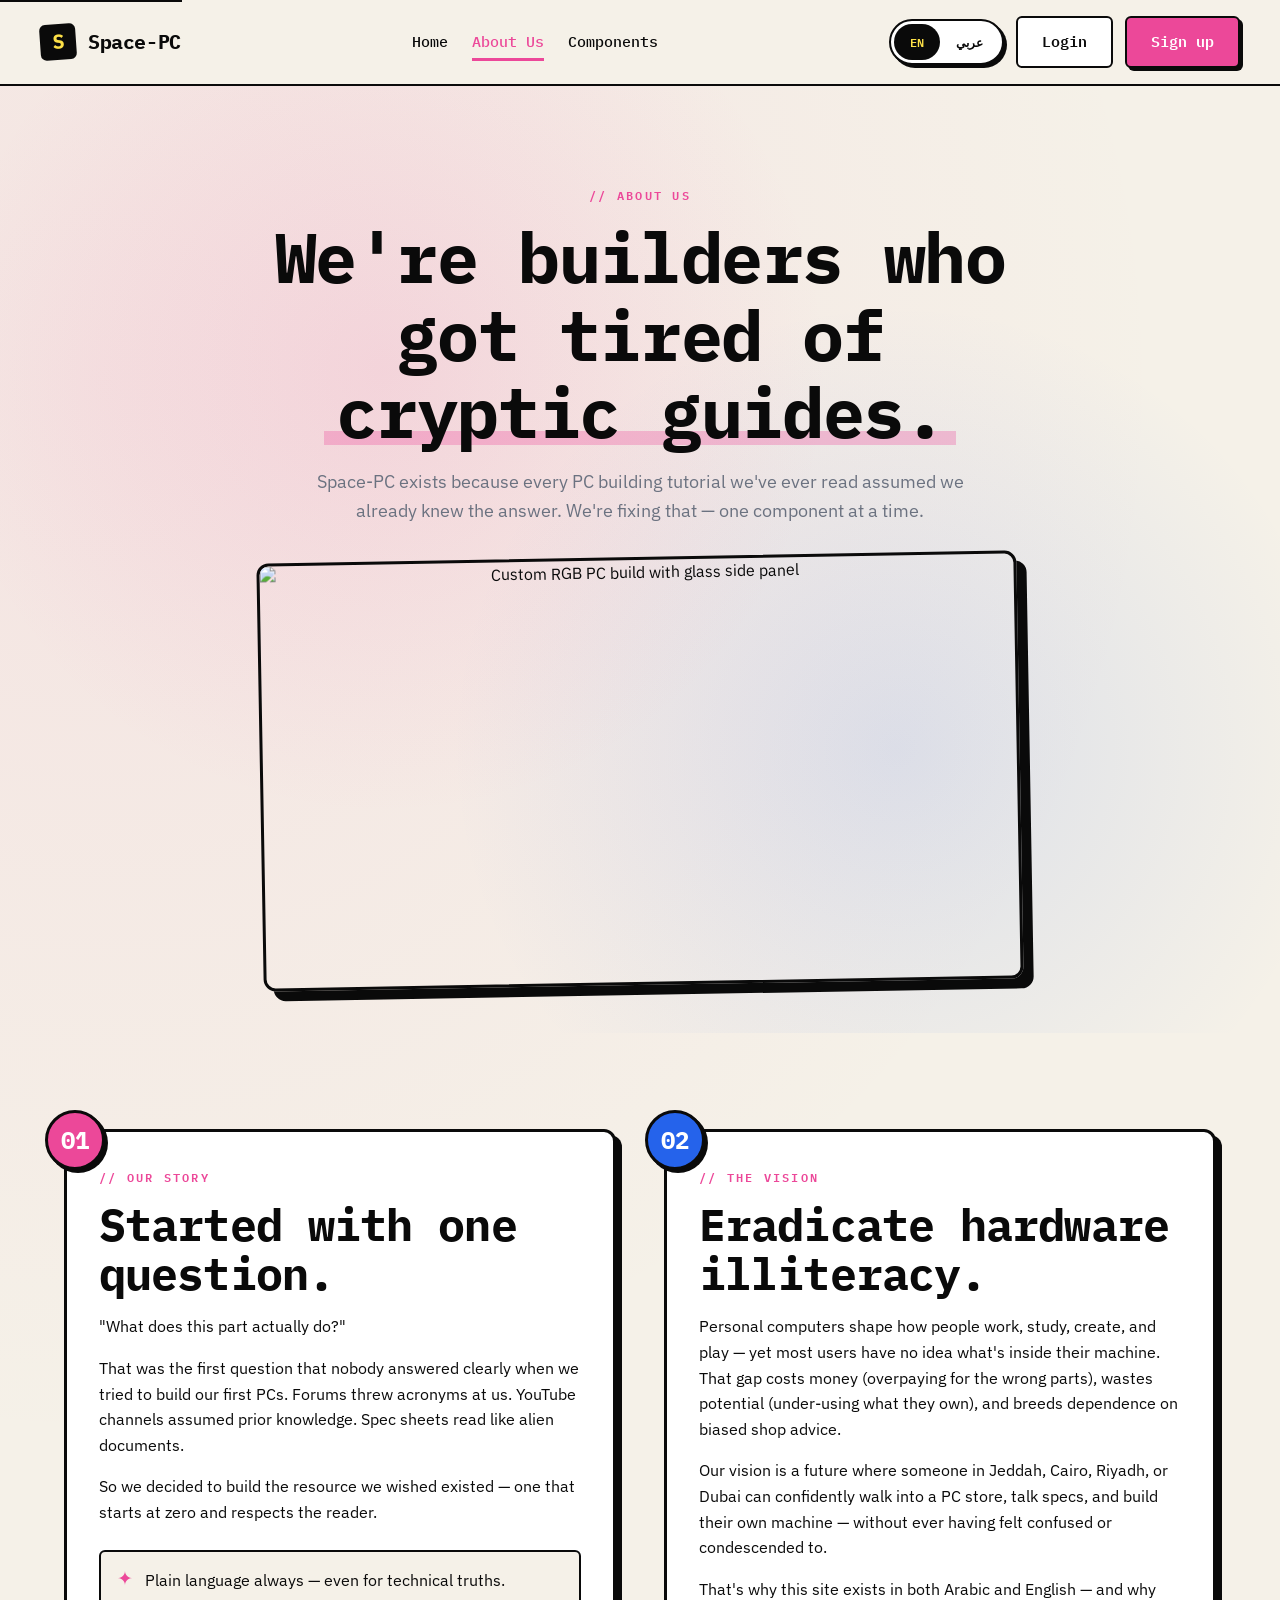
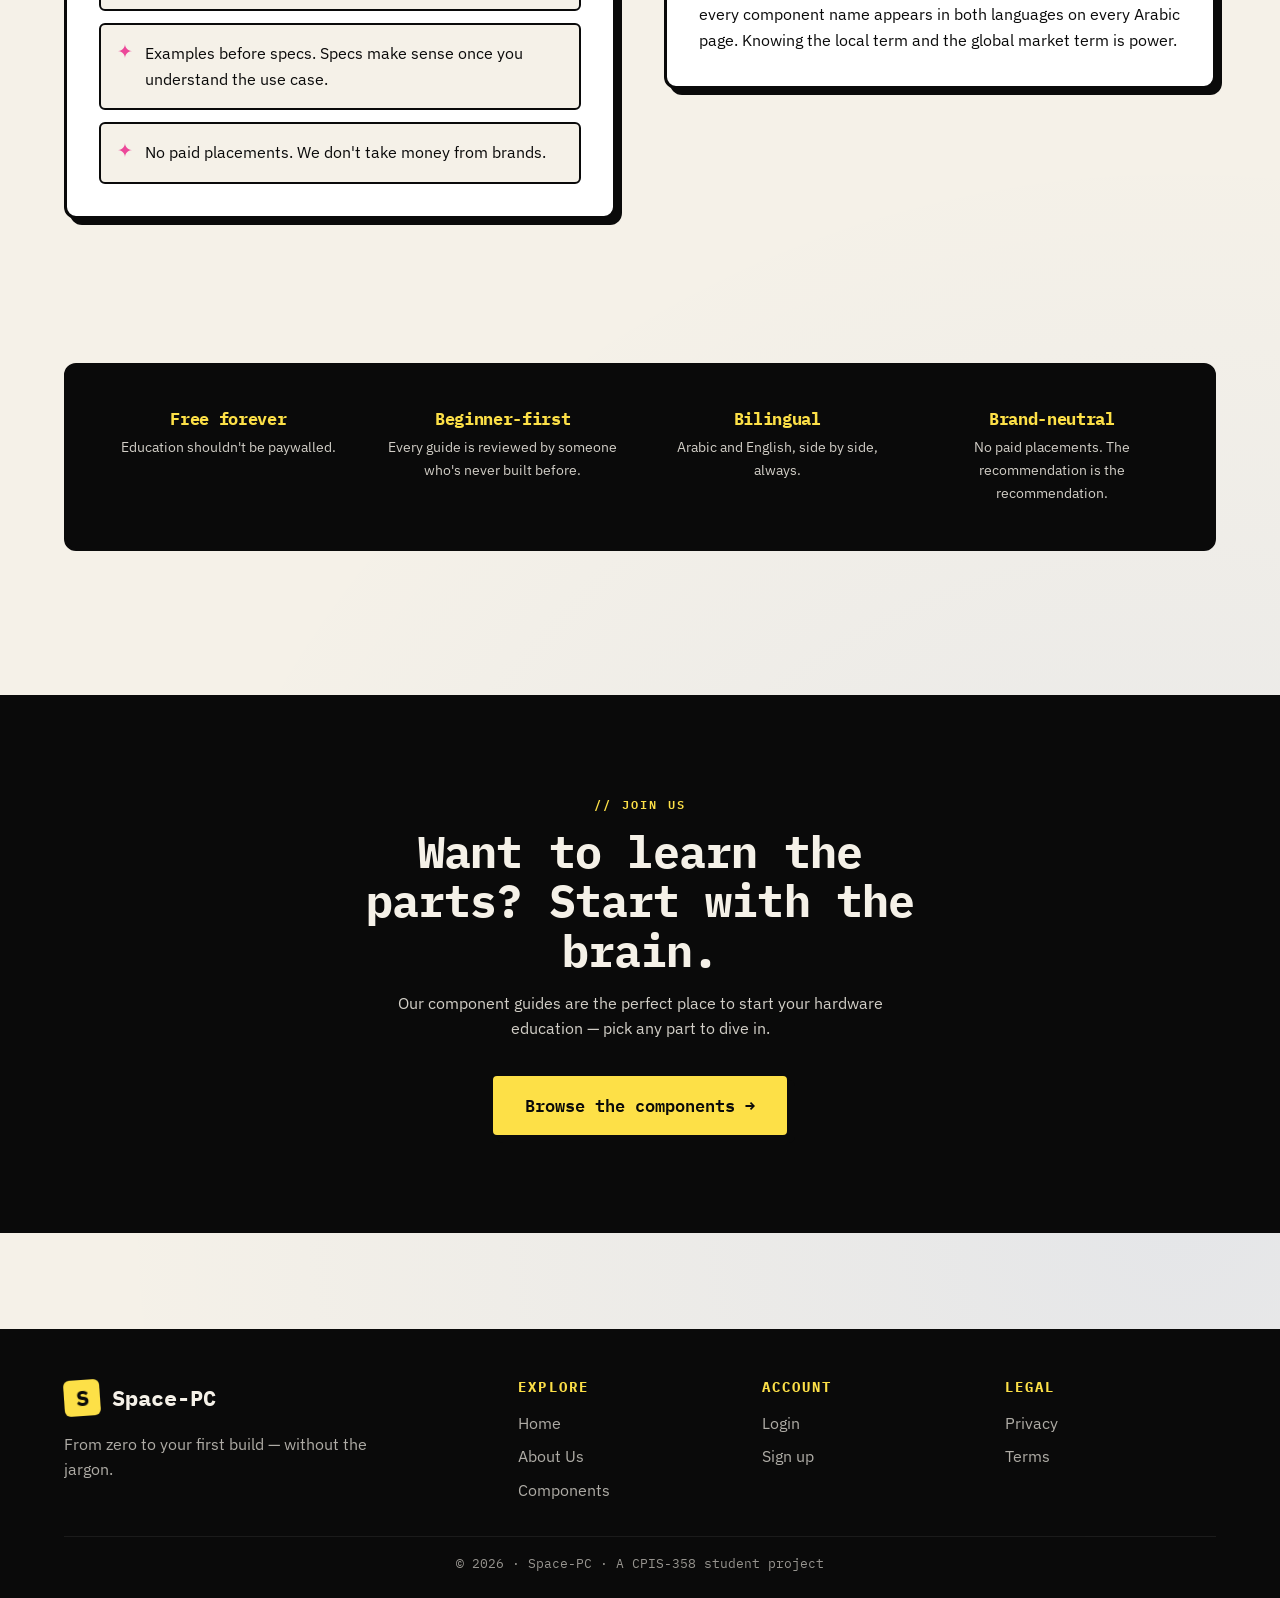
==== commit e70f1204: "Added a GPU page to the website and made some modifications." ====
--- a/about.html
+++ b/about.html
@@ -79,7 +79,7 @@
         <ul class="nav-links" id="primary-nav">
           <li><a href="index.html" data-en="Home"       data-ar="الرئيسية">Home</a></li>
           <li><a href="about.html" data-en="About Us"   data-ar="من نحن">About Us</a></li>
-          <li><a href="cpu.html"   data-en="Components" data-ar="القطع">Components</a></li>
+          <li><a href="index.html#components"   data-en="Components" data-ar="القطع">Components</a></li>
         </ul>
       </nav>
       <div class="nav-actions">
@@ -229,12 +229,12 @@
           Want to learn the parts? Start with the brain.
         </h2>
         <p style="max-width: 50ch; margin: var(--sp-4) auto var(--sp-6); opacity: 0.85;"
-           data-en="Our CPU guide is the perfect place to start your hardware education."
-           data-ar="دليل المعالج لدينا هو المكان المثالي لبدء تعلّم الهاردوير.">
-          Our CPU guide is the perfect place to start your hardware education.
+           data-en="Our component guides are the perfect place to start your hardware education — pick any part to dive in."
+           data-ar="أدلّة القطع لدينا هي المكان المثالي لبدء تعلّم الهاردوير — اختر أيّ قطعة وابدأ.">
+          Our component guides are the perfect place to start your hardware education — pick any part to dive in.
         </p>
-        <a href="cpu.html" class="btn btn--accent btn--lg"
-           data-en="Read the CPU guide →" data-ar="اقرأ دليل المعالج →">Read the CPU guide →</a>
+        <a href="index.html#components" class="btn btn--accent btn--lg"
+           data-en="Browse the components →" data-ar="استعرض القطع →">Browse the components →</a>
       </div>
     </section>
   </main>
@@ -259,7 +259,7 @@
           <ul>
             <li><a href="index.html" data-en="Home"     data-ar="الرئيسية">Home</a></li>
             <li><a href="about.html" data-en="About Us" data-ar="من نحن">About Us</a></li>
-            <li><a href="cpu.html"   data-en="Components" data-ar="القطع">Components</a></li>
+            <li><a href="index.html#components"   data-en="Components" data-ar="القطع">Components</a></li>
           </ul>
         </div>
         <div>
--- a/styles.css
+++ b/styles.css
@@ -924,6 +924,7 @@
 }
 .brand-card.is-intel  { border-top: 8px solid var(--color-secondary); }
 .brand-card.is-amd    { border-top: 8px solid var(--color-danger); }
+.brand-card.is-nvidia { border-top: 8px solid var(--color-success); }
 .brand-card h3 { margin-bottom: var(--sp-2); }
 .brand-card .tagline {
   font-family: var(--font-display);
@@ -1101,6 +1102,264 @@
   background: var(--color-bg);
   border: var(--border-base);
   border-radius: var(--r-sm);
+}
+
+/* -------------------------------------------------------------
+   12.b  Compatibility & Dependencies (component pages)
+   ------------------------------------------------------------- */
+
+/* --- Hub-and-spoke relationship diagram --- */
+.dep-diagram {
+  display: grid;
+  grid-template-columns: 1fr 1fr 1fr;
+  gap: var(--sp-5);
+  position: relative;
+  max-width: 760px;
+  margin: var(--sp-6) auto var(--sp-7);
+  padding: var(--sp-5) var(--sp-3);
+}
+.dep-diagram::before,
+.dep-diagram::after {
+  content: '';
+  position: absolute;
+  background: var(--color-ink);
+  z-index: 0;
+}
+.dep-diagram::before {                 /* horizontal cross-bar */
+  left: 16%;
+  right: 16%;
+  top: 50%;
+  height: 4px;
+  transform: translateY(-50%);
+}
+.dep-diagram::after {                  /* vertical cross-bar */
+  top: 14%;
+  bottom: 14%;
+  left: 50%;
+  width: 4px;
+  transform: translateX(-50%);
+}
+
+.dep-node {
+  position: relative;
+  z-index: 1;
+  background: var(--color-surface);
+  border: var(--border-bold);
+  border-radius: var(--r-md);
+  padding: var(--sp-4) var(--sp-3);
+  text-align: center;
+  box-shadow: var(--shadow-sm);
+  min-height: 110px;
+  display: flex;
+  flex-direction: column;
+  justify-content: center;
+  align-items: center;
+  gap: 4px;
+  transition: transform var(--t-base), box-shadow var(--t-base);
+}
+.dep-node:hover {
+  transform: translateY(-3px);
+  box-shadow: var(--shadow-md);
+}
+.dep-node strong {
+  font-family: var(--font-display);
+  font-size: 1.05rem;
+  font-weight: 700;
+  line-height: 1.2;
+}
+.dep-node .role {
+  font-family: var(--font-display);
+  font-size: 0.72rem;
+  font-weight: 500;
+  letter-spacing: 0.08em;
+  text-transform: uppercase;
+  color: var(--color-muted);
+}
+
+/* Grid placement — five nodes in a + pattern */
+.dep-node--top    { grid-column: 2; grid-row: 1; }
+.dep-node--left   { grid-column: 1; grid-row: 2; }
+.dep-node--center { grid-column: 2; grid-row: 2; }
+.dep-node--right  { grid-column: 3; grid-row: 2; }
+.dep-node--bottom { grid-column: 2; grid-row: 3; }
+
+/* Node colour variants */
+.dep-node--center {
+  background: var(--color-primary);
+  color: #fff;
+  box-shadow: var(--shadow-md);
+  border-width: 3px;
+}
+.dep-node--center .role { color: rgba(255,255,255,0.85); }
+.dep-node--top { background: var(--color-accent); }
+.dep-node--left {
+  background: var(--color-ink);
+  color: var(--color-accent);
+}
+.dep-node--left .role { color: rgba(253, 224, 71, 0.7); }
+.dep-node--right { background: var(--color-secondary); color: #fff; }
+.dep-node--right .role { color: rgba(255,255,255,0.85); }
+.dep-node--bottom { background: var(--color-success); color: #fff; }
+.dep-node--bottom .role { color: rgba(255,255,255,0.85); }
+
+/* --- Tier-based requirements grid --- */
+.compat-grid {
+  display: grid;
+  grid-template-columns: repeat(3, 1fr);
+  gap: var(--sp-5);
+  margin-top: var(--sp-5);
+}
+.compat-card {
+  padding: var(--sp-6);
+  background: var(--color-surface);
+  border: var(--border-bold);
+  border-radius: var(--r-md);
+  box-shadow: var(--shadow-sm);
+  border-top-width: 8px;
+  transition: transform var(--t-base), box-shadow var(--t-base);
+}
+.compat-card:hover {
+  transform: translateY(-4px);
+  box-shadow: var(--shadow-md);
+}
+.compat-card.tier-entry { border-top-color: var(--color-accent); }
+.compat-card.tier-mid   { border-top-color: var(--color-primary); }
+.compat-card.tier-high  { border-top-color: var(--color-secondary); }
+
+.compat-card h4 {
+  font-family: var(--font-display);
+  font-size: 1.2rem;
+  font-weight: 700;
+  margin-bottom: var(--sp-2);
+}
+.compat-card .compat-example {
+  font-family: var(--font-display);
+  font-size: 0.82rem;
+  color: var(--color-muted);
+  padding-bottom: var(--sp-3);
+  margin: 0 0 var(--sp-2);
+  border-bottom: 1px dashed var(--color-soft);
+}
+
+.compat-row {
+  display: flex;
+  align-items: flex-start;
+  gap: var(--sp-3);
+  padding: var(--sp-3) 0;
+  border-bottom: 1px solid var(--color-soft);
+}
+.compat-row:last-child {
+  border-bottom: 0;
+  padding-bottom: 0;
+}
+.compat-icon {
+  flex-shrink: 0;
+  width: 32px; height: 32px;
+  display: grid;
+  place-items: center;
+  background: var(--color-bg);
+  border: var(--border-base);
+  border-radius: 50%;
+  font-family: var(--font-display);
+  font-size: 0.85rem;
+  font-weight: 700;
+}
+.compat-card.tier-entry .compat-icon { background: var(--color-accent); }
+.compat-card.tier-mid   .compat-icon { background: var(--color-primary); color: #fff; }
+.compat-card.tier-high  .compat-icon { background: var(--color-secondary); color: #fff; }
+
+.compat-detail { flex: 1; min-width: 0; }
+.compat-label {
+  display: block;
+  font-family: var(--font-display);
+  font-size: 0.7rem;
+  text-transform: uppercase;
+  letter-spacing: 0.1em;
+  color: var(--color-muted);
+  margin-bottom: 2px;
+}
+.compat-value {
+  display: block;
+  font-size: 0.93rem;
+  line-height: 1.45;
+}
+
+/* --- Warning callout cards --- */
+.warning-cards {
+  display: grid;
+  grid-template-columns: repeat(2, 1fr);
+  gap: var(--sp-5);
+  margin-top: var(--sp-7);
+}
+.warning-card {
+  display: grid;
+  grid-template-columns: auto 1fr;
+  gap: var(--sp-4);
+  padding: var(--sp-5);
+  background: var(--color-surface);
+  border: var(--border-bold);
+  border-radius: var(--r-md);
+  border-inline-start-width: 8px;
+  box-shadow: var(--shadow-sm);
+  transition: transform var(--t-base);
+}
+.warning-card:hover { transform: translateY(-3px); }
+.warning-card.is-critical { border-inline-start-color: var(--color-danger); }
+.warning-card.is-warn     { border-inline-start-color: var(--color-accent); }
+
+.warn-icon {
+  width: 56px; height: 56px;
+  border-radius: 50%;
+  border: var(--border-base);
+  display: grid;
+  place-items: center;
+  font-size: 1.6rem;
+  flex-shrink: 0;
+}
+.warning-card.is-critical .warn-icon {
+  background: var(--color-danger);
+  color: #fff;
+}
+.warning-card.is-warn .warn-icon {
+  background: var(--color-accent);
+  color: var(--color-ink);
+}
+.warning-card h4 {
+  font-family: var(--font-display);
+  font-size: 1.05rem;
+  margin-bottom: var(--sp-2);
+}
+.warning-card.is-critical h4 { color: var(--color-danger); }
+.warning-card p {
+  margin: 0;
+  font-size: 0.94rem;
+  line-height: 1.6;
+}
+
+/* --- Compatibility responsive --- */
+@media (max-width: 980px) {
+  .compat-grid    { grid-template-columns: 1fr; }
+  .warning-cards  { grid-template-columns: 1fr; }
+}
+@media (max-width: 720px) {
+  .dep-diagram {
+    grid-template-columns: 1fr;
+    grid-template-rows: none;
+    gap: var(--sp-3);
+    padding: 0;
+  }
+  .dep-diagram::before,
+  .dep-diagram::after { display: none; }
+  .dep-diagram .dep-node {
+    grid-column: 1;
+    grid-row: auto;
+    min-height: 80px;
+  }
+  .dep-node--center { order: 0; }
+  .dep-node--top    { order: 1; }
+  .dep-node--left   { order: 2; }
+  .dep-node--right  { order: 3; }
+  .dep-node--bottom { order: 4; }
 }
 
 /* -------------------------------------------------------------
